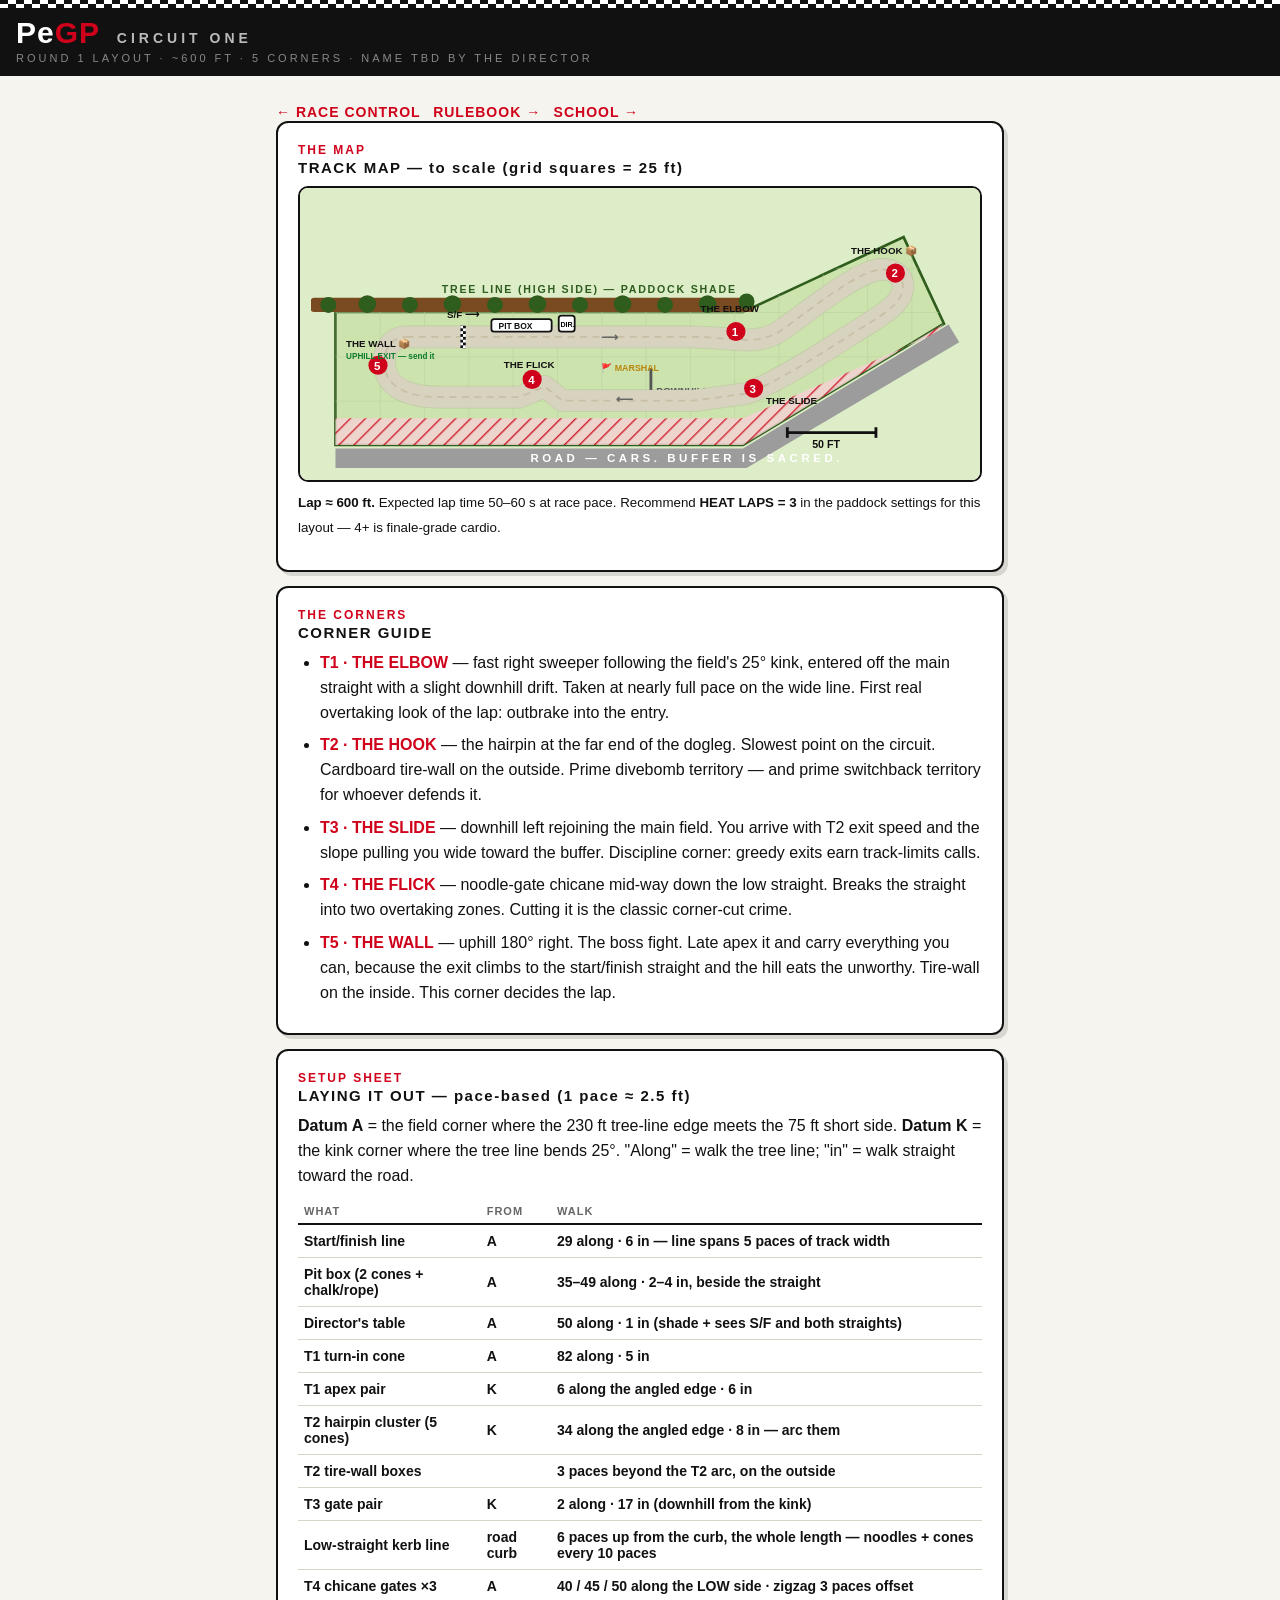
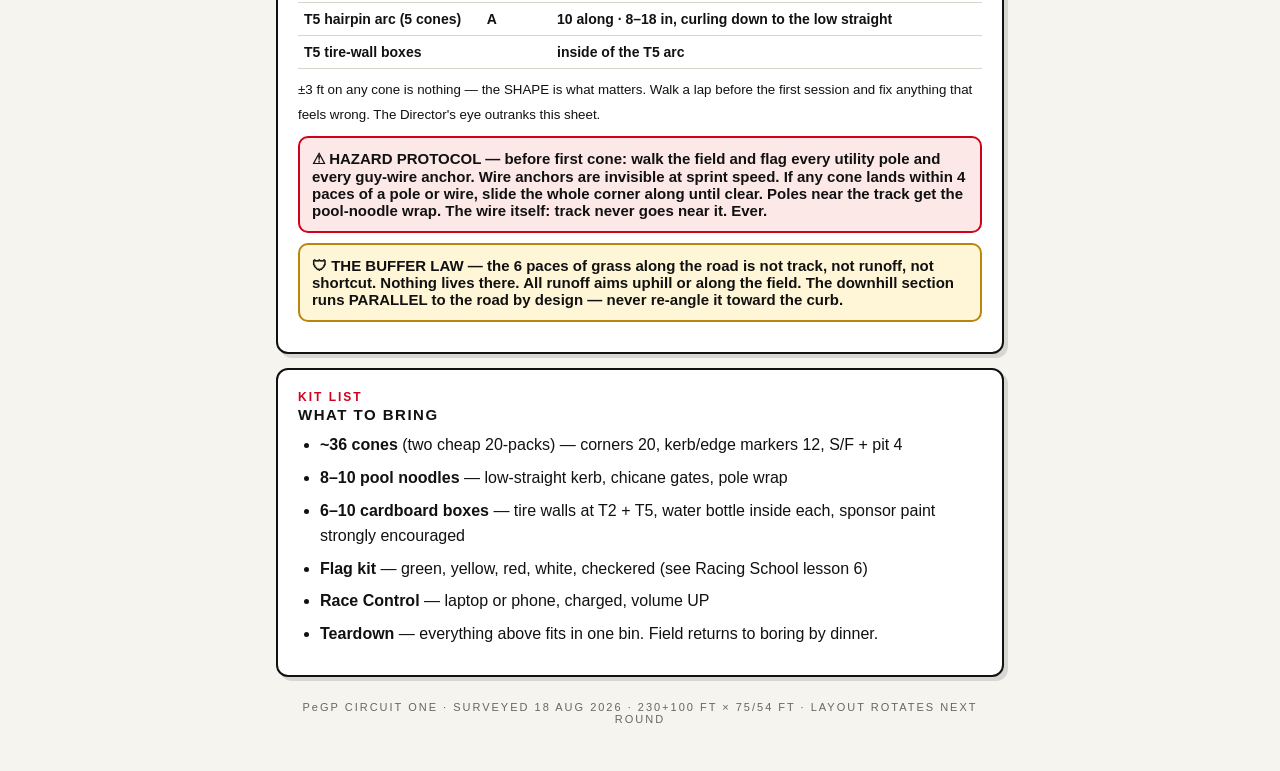
==== circuit1.html @ 3e8b920d "Circuit One: scale track map, corner guide, pace-based setup sheet Co-Authored-By: Claude Fable 5 <n" ====
<!DOCTYPE html>
<html lang="en">
<head>
<meta charset="utf-8">
<meta name="viewport" content="width=device-width, initial-scale=1">
<title>PeGP Circuit One</title>
<link rel="icon" href="data:image/svg+xml,<svg xmlns='http://www.w3.org/2000/svg' viewBox='0 0 100 100'><text y='.9em' font-size='90'>🏁</text></svg>">
<link rel="stylesheet" href="style.css">
<style>
  .rules { max-width: 760px; margin: 0 auto; padding: 16px; }
  .rules .panel { padding: 20px; }
  .rules p, .rules li { font-size: 16px; line-height: 1.55; margin-bottom: 10px; }
  .rules ul { padding-left: 22px; }
  .rules li { margin-bottom: 8px; }
  .art { font-size: 12px; font-weight: 900; letter-spacing: 2px; color: var(--red); margin-bottom: 2px; }
  .law { background: #fff6d8; border: 2px solid var(--gold); border-radius: 10px; padding: 12px; font-weight: 900; font-size: 15px; margin: 10px 0; }
  .danger { background: #fde8e8; border: 2px solid var(--red); border-radius: 10px; padding: 12px; font-weight: 900; font-size: 15px; margin: 10px 0; }
  .mapwrap { overflow-x: auto; border: 2px solid var(--ink); border-radius: 10px; background: #dcedc8; }
  .mapwrap svg { display: block; min-width: 700px; width: 100%; height: auto; }
  .ptable { width: 100%; border-collapse: collapse; margin: 8px 0; }
  .ptable th { font-size: 11px; letter-spacing: 1px; color: var(--dim); text-align: left; padding: 6px; border-bottom: 2px solid var(--ink); }
  .ptable td { padding: 8px 6px; border-bottom: 1px solid var(--line); font-size: 14px; font-weight: 700; }
  .cname { font-weight: 900; color: var(--red); }
  .stamp { text-align: center; font-size: 11px; letter-spacing: 2px; color: var(--dim); padding: 10px 0 30px; }
  .back { display: inline-block; margin: 12px 8px 0 0; font-weight: 900; color: var(--red); text-decoration: none; font-size: 14px; letter-spacing: 1px; }
</style>
</head>
<body>

<header>
  <div class="checker"></div>
  <div class="masthead">
    <h1>Pe<em>GP</em> <span class="rc">CIRCUIT ONE</span></h1>
    <div class="sub">ROUND 1 LAYOUT · ~600 FT · 5 CORNERS · NAME TBD BY THE DIRECTOR</div>
  </div>
</header>

<div class="rules">
<a class="back" href="index.html">← RACE CONTROL</a>
<a class="back" href="rules.html">RULEBOOK →</a>
<a class="back" href="racecraft.html">SCHOOL →</a>

<div class="panel">
  <div class="art">THE MAP</div>
  <h2>TRACK MAP — to scale (grid squares = 25 ft)</h2>
  <div class="mapwrap">
  <svg viewBox="-20 -70 395 165" xmlns="http://www.w3.org/2000/svg" font-family="Arial, sans-serif">
    <!-- 25ft reference grid -->
    <defs>
      <pattern id="grid" width="25" height="25" patternUnits="userSpaceOnUse">
        <path d="M25 0H0V25" fill="none" stroke="#b7cf9c" stroke-width=".6"/>
      </pattern>
      <pattern id="buf" width="6" height="6" patternUnits="userSpaceOnUse" patternTransform="rotate(45)">
        <rect width="6" height="6" fill="#f3d1d1"/>
        <path d="M0 0V6" stroke="#d0021b" stroke-width="1.6"/>
      </pattern>
    </defs>

    <!-- field -->
    <polygon points="0,0 230,0 320.6,-42.3 343.4,6.6 230,75 0,75"
             fill="#cde3ae" stroke="#2f5d1e" stroke-width="1.5"/>
    <polygon points="0,0 230,0 320.6,-42.3 343.4,6.6 230,75 0,75" fill="url(#grid)"/>

    <!-- road buffer: bottom 15ft of main rect + dogleg road side -->
    <polygon points="0,60 230,60 337,13 343.4,6.6 230,75 0,75" fill="url(#buf)" opacity=".85"/>

    <!-- road -->
    <polygon points="0,77 230,77 346,7 352,17 232,88 0,88" fill="#9c9c9c"/>
    <text x="110" y="84.5" font-size="6.5" font-weight="900" fill="#fff" letter-spacing="2">ROAD — CARS. BUFFER IS SACRED.</text>

    <!-- tree line / mulch -->
    <rect x="-14" y="-8" width="250" height="8" fill="#7a4a21" rx="2"/>
    <g fill="#2f5d1e">
      <circle cx="-4" cy="-4" r="4.5"/><circle cx="18" cy="-4.5" r="5"/><circle cx="42" cy="-4" r="4.5"/>
      <circle cx="66" cy="-4.5" r="5"/><circle cx="90" cy="-4" r="4.5"/><circle cx="114" cy="-4.5" r="5"/>
      <circle cx="138" cy="-4" r="4.5"/><circle cx="162" cy="-4.5" r="5"/><circle cx="186" cy="-4" r="4.5"/>
      <circle cx="210" cy="-4.5" r="5"/><circle cx="232" cy="-6" r="4.5"/>
    </g>
    <text x="60" y="-11" font-size="6" font-weight="900" fill="#2f5d1e" letter-spacing="1">TREE LINE (HIGH SIDE) — PADDOCK SHADE</text>

    <!-- slope arrow -->
    <g transform="translate(178,32)">
      <line x1="0" y1="0" x2="0" y2="22" stroke="#555" stroke-width="1.6" marker-end="url(#ah)"/>
      <text x="3" y="14" font-size="5.5" font-weight="900" fill="#555">DOWNHILL</text>
    </g>
    <defs><marker id="ah" viewBox="0 0 10 10" refX="8" refY="5" markerWidth="5" markerHeight="5" orient="auto"><path d="M0 0L10 5L0 10z" fill="#555"/></marker></defs>

    <!-- track ribbon -->
    <path id="trk" d="M 40,14 L 200,14 C 224,14 238,20 252,10
             C 266,0 286,-16 300,-22 C 312,-27 322,-22 320,-12
             C 318,-3 306,3 292,12 C 272,25 248,40 232,46 L 202,50
             L 128,50 L 118,42 L 104,48 L 58,48
             C 44,48 30,44 28,32 C 26,21 32,14 40,14 Z"
          fill="none" stroke="#f1ead7" stroke-width="12" stroke-linejoin="round"/>
    <path d="M 40,14 L 200,14 C 224,14 238,20 252,10
             C 266,0 286,-16 300,-22 C 312,-27 322,-22 320,-12
             C 318,-3 306,3 292,12 C 272,25 248,40 232,46 L 202,50
             L 128,50 L 118,42 L 104,48 L 58,48
             C 44,48 30,44 28,32 C 26,21 32,14 40,14 Z"
          fill="none" stroke="#8a8a7a" stroke-width="12.8" stroke-linejoin="round" opacity=".25"/>
    <path d="M 40,14 L 200,14 C 224,14 238,20 252,10
             C 266,0 286,-16 300,-22 C 312,-27 322,-22 320,-12
             C 318,-3 306,3 292,12 C 272,25 248,40 232,46 L 202,50
             L 128,50 L 118,42 L 104,48 L 58,48
             C 44,48 30,44 28,32 C 26,21 32,14 40,14 Z"
          fill="none" stroke="#c9bfa5" stroke-width="1" stroke-dasharray="4 3"/>

    <!-- start/finish -->
    <g transform="translate(72,14)">
      <rect x="-1.6" y="-6.5" width="3.2" height="13" fill="url(#sfchk)"/>
    </g>
    <defs><pattern id="sfchk" width="3.2" height="3.2" patternUnits="userSpaceOnUse">
      <rect width="1.6" height="1.6" fill="#111"/><rect x="1.6" y="1.6" width="1.6" height="1.6" fill="#111"/>
      <rect x="1.6" width="1.6" height="1.6" fill="#fff"/><rect y="1.6" width="1.6" height="1.6" fill="#fff"/>
    </pattern></defs>
    <text x="63" y="3.5" font-size="5.5" font-weight="900" fill="#111">S/F ⟶</text>

    <!-- pit box -->
    <rect x="88" y="4" width="34" height="7" fill="#fff" stroke="#111" stroke-width="1" rx="1.5"/>
    <text x="92" y="9.3" font-size="4.8" font-weight="900" fill="#111">PIT BOX</text>
    <rect x="126" y="2" width="9" height="9" fill="#fff" stroke="#111" rx="1.5"/>
    <text x="127" y="8.2" font-size="4" font-weight="900">DIR.</text>

    <!-- corner labels -->
    <g font-weight="900" fill="#111">
      <circle cx="226" cy="11" r="5.4" fill="#d0021b"/><text x="223.6" y="13.5" font-size="6.5" fill="#fff">1</text>
      <text x="206" y="0" font-size="5.5">THE ELBOW</text>
      <circle cx="316" cy="-22" r="5.4" fill="#d0021b"/><text x="313.8" y="-19.5" font-size="6.5" fill="#fff">2</text>
      <text x="291" y="-33" font-size="5.5">THE HOOK 📦</text>
      <circle cx="236" cy="43" r="5.4" fill="#d0021b"/><text x="233.6" y="45.6" font-size="6.5" fill="#fff">3</text>
      <text x="243" y="52" font-size="5.5">THE SLIDE</text>
      <circle cx="111" cy="38" r="5.4" fill="#d0021b"/><text x="108.8" y="40.6" font-size="6.5" fill="#fff">4</text>
      <text x="95" y="31.5" font-size="5.5">THE FLICK</text>
      <circle cx="24" cy="30" r="5.4" fill="#d0021b"/><text x="21.8" y="32.6" font-size="6.5" fill="#fff">5</text>
      <text x="6" y="20" font-size="5.5">THE WALL 📦</text>
      <text x="6" y="26.5" font-size="4.6" fill="#0a7d2c">UPHILL EXIT — send it</text>
    </g>

    <!-- direction arrows on track -->
    <g fill="#666" font-size="7" font-weight="900">
      <text x="150" y="16.5">⟶</text>
      <text x="160" y="52.5" transform="rotate(180 164 50)">⟶</text>
    </g>

    <!-- marshal -->
    <text x="150" y="33" font-size="5" font-weight="900" fill="#b8860b">🚩 MARSHAL</text>

    <!-- scale -->
    <g transform="translate(255,68)">
      <line x1="0" y1="0" x2="50" y2="0" stroke="#111" stroke-width="1.6"/>
      <line x1="0" y1="-3" x2="0" y2="3" stroke="#111" stroke-width="1.6"/>
      <line x1="50" y1="-3" x2="50" y2="3" stroke="#111" stroke-width="1.6"/>
      <text x="14" y="9" font-size="6" font-weight="900" fill="#111">50 FT</text>
    </g>
  </svg>
  </div>
  <p style="margin-top:8px"><small><b>Lap ≈ 600 ft.</b> Expected lap time 50–60 s at race pace.
  Recommend <b>HEAT LAPS = 3</b> in the paddock settings for this layout — 4+ is finale-grade cardio.</small></p>
</div>

<div class="panel">
  <div class="art">THE CORNERS</div>
  <h2>CORNER GUIDE</h2>
  <ul>
    <li><span class="cname">T1 · THE ELBOW</span> — fast right sweeper following the field's 25° kink,
    entered off the main straight with a slight downhill drift. Taken at nearly full pace on the wide
    line. First real overtaking look of the lap: outbrake into the entry.</li>
    <li><span class="cname">T2 · THE HOOK</span> — the hairpin at the far end of the dogleg. Slowest
    point on the circuit. Cardboard tire-wall on the outside. Prime divebomb territory — and prime
    switchback territory for whoever defends it.</li>
    <li><span class="cname">T3 · THE SLIDE</span> — downhill left rejoining the main field. You arrive
    with T2 exit speed and the slope pulling you wide toward the buffer. Discipline corner: greedy
    exits earn track-limits calls.</li>
    <li><span class="cname">T4 · THE FLICK</span> — noodle-gate chicane mid-way down the low straight.
    Breaks the straight into two overtaking zones. Cutting it is the classic corner-cut crime.</li>
    <li><span class="cname">T5 · THE WALL</span> — uphill 180° right. The boss fight. Late apex it and
    carry everything you can, because the exit climbs to the start/finish straight and the hill eats
    the unworthy. Tire-wall on the inside. This corner decides the lap.</li>
  </ul>
</div>

<div class="panel">
  <div class="art">SETUP SHEET</div>
  <h2>LAYING IT OUT — pace-based (1 pace ≈ 2.5 ft)</h2>
  <p><b>Datum A</b> = the field corner where the 230 ft tree-line edge meets the 75 ft short side.
  <b>Datum K</b> = the kink corner where the tree line bends 25°. "Along" = walk the tree line;
  "in" = walk straight toward the road.</p>
  <table class="ptable">
    <tr><th>WHAT</th><th>FROM</th><th>WALK</th></tr>
    <tr><td>Start/finish line</td><td>A</td><td>29 along · 6 in — line spans 5 paces of track width</td></tr>
    <tr><td>Pit box (2 cones + chalk/rope)</td><td>A</td><td>35–49 along · 2–4 in, beside the straight</td></tr>
    <tr><td>Director's table</td><td>A</td><td>50 along · 1 in (shade + sees S/F and both straights)</td></tr>
    <tr><td>T1 turn-in cone</td><td>A</td><td>82 along · 5 in</td></tr>
    <tr><td>T1 apex pair</td><td>K</td><td>6 along the angled edge · 6 in</td></tr>
    <tr><td>T2 hairpin cluster (5 cones)</td><td>K</td><td>34 along the angled edge · 8 in — arc them</td></tr>
    <tr><td>T2 tire-wall boxes</td><td></td><td>3 paces beyond the T2 arc, on the outside</td></tr>
    <tr><td>T3 gate pair</td><td>K</td><td>2 along · 17 in (downhill from the kink)</td></tr>
    <tr><td>Low-straight kerb line</td><td>road curb</td><td>6 paces up from the curb, the whole length — noodles + cones every 10 paces</td></tr>
    <tr><td>T4 chicane gates ×3</td><td>A</td><td>40 / 45 / 50 along the LOW side · zigzag 3 paces offset</td></tr>
    <tr><td>T5 hairpin arc (5 cones)</td><td>A</td><td>10 along · 8–18 in, curling down to the low straight</td></tr>
    <tr><td>T5 tire-wall boxes</td><td></td><td>inside of the T5 arc</td></tr>
  </table>
  <p><small>±3 ft on any cone is nothing — the SHAPE is what matters. Walk a lap before the first
  session and fix anything that feels wrong. The Director's eye outranks this sheet.</small></p>
  <div class="danger">⚠ HAZARD PROTOCOL — before first cone: walk the field and flag every utility
  pole and every guy-wire anchor. Wire anchors are invisible at sprint speed. If any cone lands
  within 4 paces of a pole or wire, slide the whole corner along until clear. Poles near the track
  get the pool-noodle wrap. The wire itself: track never goes near it. Ever.</div>
  <div class="law">🛡 THE BUFFER LAW — the 6 paces of grass along the road is not track, not runoff,
  not shortcut. Nothing lives there. All runoff aims uphill or along the field. The downhill section
  runs PARALLEL to the road by design — never re-angle it toward the curb.</div>
</div>

<div class="panel">
  <div class="art">KIT LIST</div>
  <h2>WHAT TO BRING</h2>
  <ul>
    <li><b>~36 cones</b> (two cheap 20-packs) — corners 20, kerb/edge markers 12, S/F + pit 4</li>
    <li><b>8–10 pool noodles</b> — low-straight kerb, chicane gates, pole wrap</li>
    <li><b>6–10 cardboard boxes</b> — tire walls at T2 + T5, water bottle inside each, sponsor paint strongly encouraged</li>
    <li><b>Flag kit</b> — green, yellow, red, white, checkered (see Racing School lesson 6)</li>
    <li><b>Race Control</b> — laptop or phone, charged, volume UP</li>
    <li><b>Teardown</b> — everything above fits in one bin. Field returns to boring by dinner.</li>
  </ul>
</div>

<div class="stamp">PeGP CIRCUIT ONE · SURVEYED 18 AUG 2026 · 230+100 FT × 75/54 FT · LAYOUT ROTATES NEXT ROUND</div>
</div>

</body>
</html>
---- style.css ----
/* PeGP Race Control — bright, sunlight-readable, giant targets */
* { box-sizing: border-box; margin: 0; padding: 0; -webkit-tap-highlight-color: transparent; }

:root {
  --ink: #111;
  --paper: #f6f4ee;
  --card: #ffffff;
  --red: #d0021b;
  --go: #0a7d2c;
  --gold: #b8860b;
  --dim: #666;
  --line: #d8d4ca;
}

html, body { height: 100%; }
body {
  font-family: -apple-system, "Segoe UI", Roboto, Arial, sans-serif;
  background: var(--paper);
  color: var(--ink);
  padding-bottom: 64px;
}

/* ── header ── */
header { background: #111; color: #fff; position: relative; padding: 14px 16px 12px; }
.checker {
  position: absolute; top: 0; left: 0; right: 0; height: 8px;
  background:
    repeating-conic-gradient(#fff 0% 25%, #111 0% 50%) 0 0 / 16px 8px;
}
h1 { font-size: 30px; font-weight: 900; letter-spacing: 1px; line-height: 1; margin-top: 4px; }
h1 em { font-style: normal; color: var(--red); }
h1 .rc { font-size: 14px; font-weight: 700; letter-spacing: 4px; color: #bbb; margin-left: 8px; }
header .sub { font-size: 11px; letter-spacing: 3px; color: #888; margin-top: 4px; }
#muteBtn {
  position: absolute; right: 12px; top: 16px; font-size: 22px;
  background: none; border: 2px solid #444; border-radius: 8px; padding: 4px 8px; cursor: pointer;
}

/* ── tabs ── */
#tabs { display: flex; background: #222; overflow-x: auto; }
#tabs button, #tabs a {
  flex: 1; padding: 14px 10px; font-size: 14px; font-weight: 900; letter-spacing: 1px;
  background: none; border: none; border-bottom: 4px solid transparent;
  color: #999; cursor: pointer; white-space: nowrap; text-align: center; text-decoration: none;
}
#tabs .on { color: #fff; border-bottom-color: var(--red); }

/* ── layout ── */
main { max-width: 760px; margin: 0 auto; padding: 12px; }
.tab { display: none; }
.tab.on { display: block; }
.hidden { display: none !important; }

.panel {
  background: var(--card); border: 2px solid var(--ink); border-radius: 12px;
  padding: 14px; margin-bottom: 14px; box-shadow: 4px 4px 0 rgba(0,0,0,.12);
}
h2 { font-size: 15px; font-weight: 900; letter-spacing: 1.5px; margin-bottom: 10px; }
h3 { font-size: 13px; font-weight: 900; letter-spacing: 1px; margin: 12px 0 6px; color: var(--dim); }

/* ── forms ── */
.field { display: block; font-size: 11px; font-weight: 900; letter-spacing: 1px; color: var(--dim); margin-bottom: 10px; }
.field input { display: block; width: 100%; margin-top: 4px; }
.cfgrow { display: flex; gap: 10px; }
.cfgrow .field { flex: 1; }
input, textarea {
  font: inherit; font-size: 18px; font-weight: 700; padding: 10px;
  border: 2px solid var(--ink); border-radius: 8px; width: 100%; background: #fff; color: var(--ink);
}
input[type=number] { width: 100%; }
.addteam { display: grid; grid-template-columns: 1fr 1fr; gap: 8px; margin-bottom: 12px; }
.addteam #addTeamBtn { grid-column: 1 / -1; }
textarea { font-size: 12px; font-weight: 400; font-family: monospace; margin-top: 8px; }
.chk { display: flex; gap: 8px; align-items: center; font-size: 13px; font-weight: 700; margin: 10px 0; }
.chk input { width: 22px; height: 22px; }

/* ── buttons ── */
button { cursor: pointer; user-select: none; }
.big {
  font: inherit; font-size: 16px; font-weight: 900; letter-spacing: 1px;
  padding: 14px 16px; border: 2px solid var(--ink); border-radius: 10px;
  background: #fff; color: var(--ink); box-shadow: 3px 3px 0 rgba(0,0,0,.15);
}
.big:active, .giant:active, .chip:active { transform: translate(2px, 2px); box-shadow: none; }
.big.go { background: var(--go); color: #fff; border-color: #064d1b; }
.big.red { background: var(--red); color: #fff; border-color: #7a0110; }
.big.pen { background: #ffcf33; }
.big.dim { background: #eee; color: #444; }
.big:disabled { opacity: .35; pointer-events: none; }
.btnrow { display: flex; gap: 8px; margin-top: 10px; flex-wrap: wrap; }
.btnrow .big { flex: 1; min-width: 120px; }

.giant {
  display: block; width: 100%; padding: 34px 10px; margin-top: 10px;
  font: inherit; font-size: 34px; font-weight: 900; letter-spacing: 2px;
  background: var(--ink); color: #fff; border: none; border-radius: 14px;
  box-shadow: 4px 4px 0 rgba(0,0,0,.25);
}

/* ── team cards ── */
.tcard {
  display: flex; align-items: center; gap: 10px;
  border: 2px solid var(--ink); border-radius: 10px; padding: 10px; margin-bottom: 8px; background: #fff;
}
.tcard .tinfo { flex: 1; }
.tcard .tname { font-size: 18px; font-weight: 900; }
.tcard .tkart { font-size: 12px; font-weight: 700; color: var(--red); letter-spacing: 1px; }
.tcard .tdrivers { font-size: 12px; color: var(--dim); }
.tcard .x { font-size: 14px; font-weight: 900; background: none; border: 2px solid var(--line); border-radius: 8px; padding: 6px 10px; color: var(--dim); }

/* quali team pick rows */
.qrow {
  display: flex; align-items: center; gap: 10px; width: 100%;
  font: inherit; text-align: left; background: #fff;
  border: 2px solid var(--ink); border-radius: 10px; padding: 12px; margin-bottom: 8px;
}
.qrow .qn { font-size: 17px; font-weight: 900; flex: 1; }
.qrow .qt { font-size: 15px; font-weight: 900; color: var(--dim); }
.qrow.done .qt { color: var(--go); }

/* ── run screens ── */
.runhead { display: flex; justify-content: space-between; align-items: baseline; gap: 10px; }
.runteam { font-size: 22px; font-weight: 900; }
.runstatus { font-size: 13px; font-weight: 900; letter-spacing: 1px; color: var(--red); }
.bigclock {
  font-size: 64px; font-weight: 900; text-align: center; font-variant-numeric: tabular-nums;
  letter-spacing: 2px; margin: 8px 0 0;
}
.bigclock.paused { color: var(--red); }
.lapline { text-align: center; font-size: 15px; font-weight: 900; letter-spacing: 1px; color: var(--dim); margin-bottom: 6px; }

/* ── chips (penalty / finish taps) ── */
.chiprow { display: flex; flex-wrap: wrap; gap: 8px; }
.chip {
  font: inherit; font-size: 16px; font-weight: 900; padding: 12px 14px;
  border: 2px solid var(--ink); border-radius: 999px; background: #fff;
  box-shadow: 3px 3px 0 rgba(0,0,0,.15);
}
.chip:disabled { opacity: .3; pointer-events: none; }
.chip .cpen { color: var(--red); font-size: 12px; }

/* penalty menu overlay */
#penMenu {
  position: fixed; inset: 0; background: rgba(0,0,0,.6);
  display: flex; align-items: center; justify-content: center; z-index: 50;
}
#penMenu .sheet { background: var(--card); border-radius: 14px; padding: 16px; width: min(420px, 92vw); }
#penMenu h2 { margin-bottom: 12px; }
#penMenu .big { display: block; width: 100%; margin-bottom: 8px; }

/* finish order + result lists */
.orow {
  display: flex; align-items: center; gap: 10px;
  border: 2px solid var(--ink); border-radius: 10px; padding: 10px; margin-bottom: 6px; background: #fff;
}
.orow .opos { font-size: 20px; font-weight: 900; width: 44px; }
.orow .oname { flex: 1; font-size: 17px; font-weight: 900; }
.orow .onote { font-size: 12px; font-weight: 700; color: var(--red); }
.orow .mini { font-size: 15px; font-weight: 900; border: 2px solid var(--line); background: #fff; border-radius: 8px; padding: 6px 10px; }
.orow.dsq { opacity: .55; background: #f2dede; }
.orow.p1 { background: #fff6d8; border-color: var(--gold); }

/* ── tables ── */
.rtable { width: 100%; border-collapse: collapse; font-variant-numeric: tabular-nums; }
.rtable th { font-size: 11px; letter-spacing: 1px; color: var(--dim); text-align: left; padding: 6px 8px; border-bottom: 2px solid var(--ink); }
.rtable td { padding: 9px 8px; border-bottom: 1px solid var(--line); font-size: 16px; font-weight: 700; }
.rtable td.pos { font-weight: 900; width: 40px; }
.rtable tr.p1 td { background: #fff6d8; font-weight: 900; }
.rtable td.num { text-align: right; font-weight: 900; }

/* heat history + round log */
.hitem { border: 2px solid var(--line); border-radius: 10px; padding: 10px; margin-bottom: 8px; font-size: 14px; font-weight: 700; }
.hitem b { font-weight: 900; }

/* ── announcer bar ── */
#announcer {
  position: fixed; bottom: 0; left: 0; right: 0; z-index: 40;
  background: #111; color: #ffd23f; font-weight: 900; font-size: 15px; letter-spacing: 1px;
  padding: 12px 16px; text-transform: uppercase;
  border-top: 4px solid var(--red);
}
#announcer.flash { animation: annflash .5s 3; }
@keyframes annflash { 50% { background: var(--red); color: #fff; } }

.empty { color: var(--dim); font-size: 14px; font-weight: 700; padding: 6px 0; }

@media (max-width: 480px) {
  h1 { font-size: 24px; }
  .bigclock { font-size: 52px; }
  .giant { font-size: 26px; padding: 26px 10px; }
  .addteam { grid-template-columns: 1fr; }
}
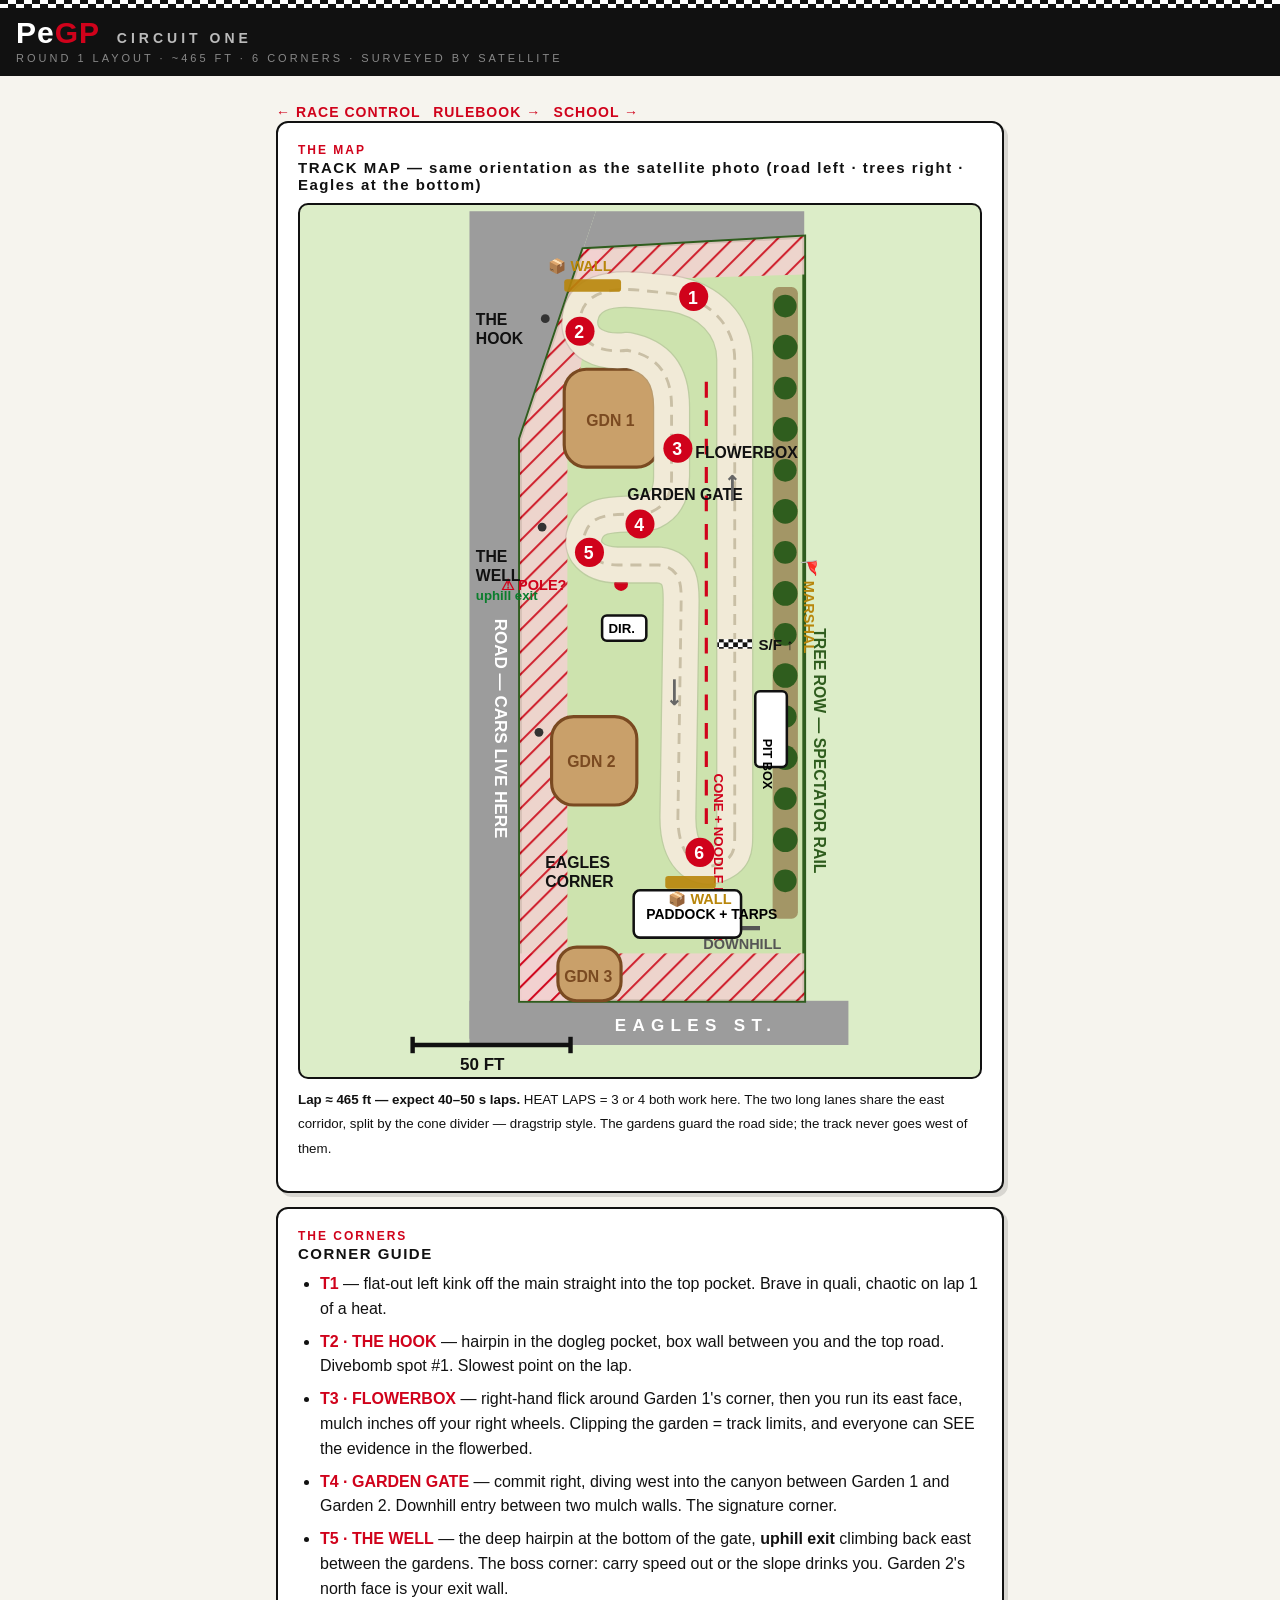
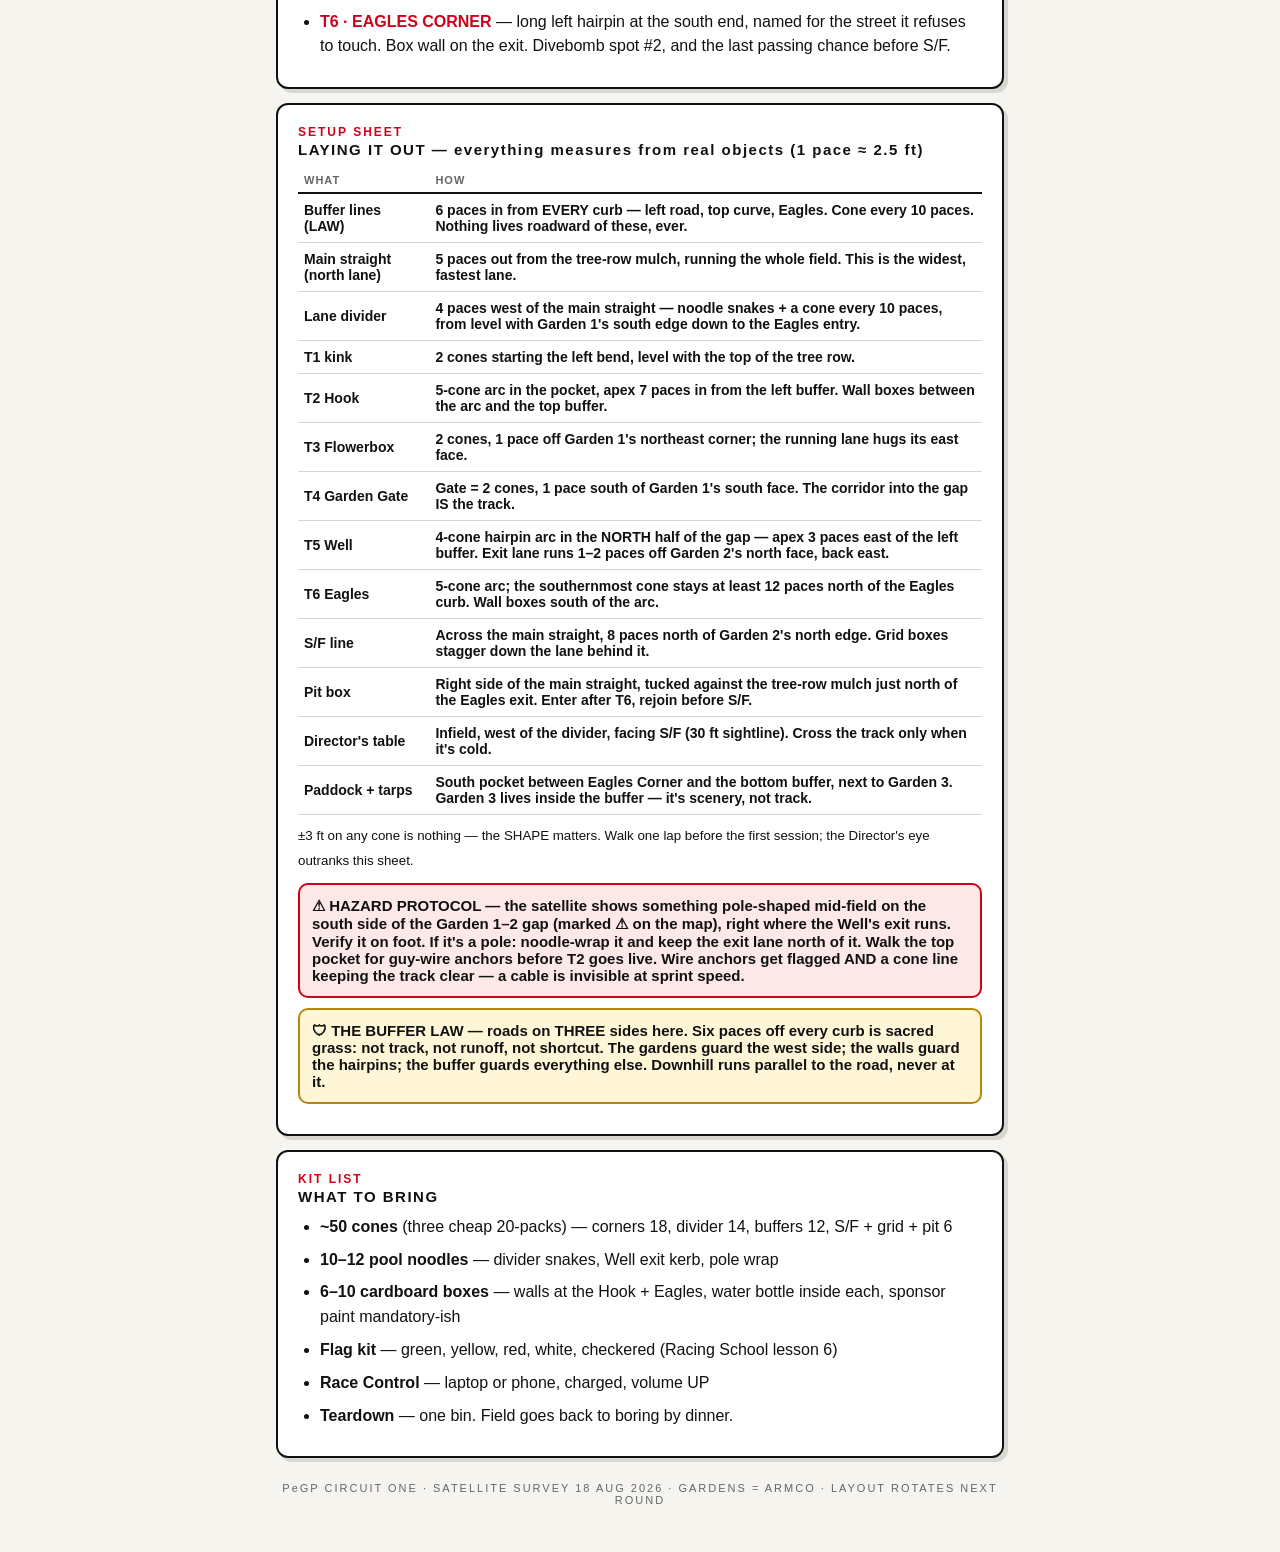
==== commit ea4241ec: "Circuit One v2: redrawn on satellite survey — real garden/road/tree geography Co-Authored-By: Claude" ====
--- a/circuit1.html
+++ b/circuit1.html
@@ -16,7 +16,7 @@
   .law { background: #fff6d8; border: 2px solid var(--gold); border-radius: 10px; padding: 12px; font-weight: 900; font-size: 15px; margin: 10px 0; }
   .danger { background: #fde8e8; border: 2px solid var(--red); border-radius: 10px; padding: 12px; font-weight: 900; font-size: 15px; margin: 10px 0; }
   .mapwrap { overflow-x: auto; border: 2px solid var(--ink); border-radius: 10px; background: #dcedc8; }
-  .mapwrap svg { display: block; min-width: 700px; width: 100%; height: auto; }
+  .mapwrap svg { display: block; width: 100%; max-width: 480px; margin: 0 auto; height: auto; }
   .ptable { width: 100%; border-collapse: collapse; margin: 8px 0; }
   .ptable th { font-size: 11px; letter-spacing: 1px; color: var(--dim); text-align: left; padding: 6px; border-bottom: 2px solid var(--ink); }
   .ptable td { padding: 8px 6px; border-bottom: 1px solid var(--line); font-size: 14px; font-weight: 700; }
@@ -31,7 +31,7 @@
   <div class="checker"></div>
   <div class="masthead">
     <h1>Pe<em>GP</em> <span class="rc">CIRCUIT ONE</span></h1>
-    <div class="sub">ROUND 1 LAYOUT · ~600 FT · 5 CORNERS · NAME TBD BY THE DIRECTOR</div>
+    <div class="sub">ROUND 1 LAYOUT · ~465 FT · 6 CORNERS · SURVEYED BY SATELLITE</div>
   </div>
 </header>
 
@@ -42,189 +42,226 @@
 
 <div class="panel">
   <div class="art">THE MAP</div>
-  <h2>TRACK MAP — to scale (grid squares = 25 ft)</h2>
+  <h2>TRACK MAP — same orientation as the satellite photo (road left · trees right · Eagles at the bottom)</h2>
   <div class="mapwrap">
-  <svg viewBox="-20 -70 395 165" xmlns="http://www.w3.org/2000/svg" font-family="Arial, sans-serif">
-    <!-- 25ft reference grid -->
+  <svg viewBox="-38 -14 152 276" xmlns="http://www.w3.org/2000/svg" font-family="Arial, sans-serif">
     <defs>
-      <pattern id="grid" width="25" height="25" patternUnits="userSpaceOnUse">
-        <path d="M25 0H0V25" fill="none" stroke="#b7cf9c" stroke-width=".6"/>
+      <pattern id="buf" width="5" height="5" patternUnits="userSpaceOnUse" patternTransform="rotate(45)">
+        <rect width="5" height="5" fill="#f3d1d1"/>
+        <path d="M0 0V5" stroke="#d0021b" stroke-width="1.3"/>
       </pattern>
-      <pattern id="buf" width="6" height="6" patternUnits="userSpaceOnUse" patternTransform="rotate(45)">
-        <rect width="6" height="6" fill="#f3d1d1"/>
-        <path d="M0 0V6" stroke="#d0021b" stroke-width="1.6"/>
+      <pattern id="sfchk" width="3" height="3" patternUnits="userSpaceOnUse">
+        <rect width="1.5" height="1.5" fill="#111"/><rect x="1.5" y="1.5" width="1.5" height="1.5" fill="#111"/>
+        <rect x="1.5" width="1.5" height="1.5" fill="#fff"/><rect y="1.5" width="1.5" height="1.5" fill="#fff"/>
       </pattern>
+      <marker id="ah" viewBox="0 0 10 10" refX="8" refY="5" markerWidth="5" markerHeight="5" orient="auto"><path d="M0 0L10 5L0 10z" fill="#555"/></marker>
     </defs>
 
+    <!-- roads -->
+    <polygon points="-16,-12 -16,250 0,250 0,60 20,0 24,-12" fill="#9c9c9c"/>
+    <rect x="-16" y="238" width="120" height="14" fill="#9c9c9c"/>
+    <polygon points="20,0 90,-4 90,-12 24,-12" fill="#9c9c9c"/>
+    <text x="-11" y="120" font-size="5.4" font-weight="900" fill="#fff" transform="rotate(90 -8 120)">ROAD — CARS LIVE HERE</text>
+    <text x="30" y="247.5" font-size="5.4" font-weight="900" fill="#fff" letter-spacing="2">EAGLES ST.</text>
+
     <!-- field -->
-    <polygon points="0,0 230,0 320.6,-42.3 343.4,6.6 230,75 0,75"
-             fill="#cde3ae" stroke="#2f5d1e" stroke-width="1.5"/>
-    <polygon points="0,0 230,0 320.6,-42.3 343.4,6.6 230,75 0,75" fill="url(#grid)"/>
-
-    <!-- road buffer: bottom 15ft of main rect + dogleg road side -->
-    <polygon points="0,60 230,60 337,13 343.4,6.6 230,75 0,75" fill="url(#buf)" opacity=".85"/>
-
-    <!-- road -->
-    <polygon points="0,77 230,77 346,7 352,17 232,88 0,88" fill="#9c9c9c"/>
-    <text x="110" y="84.5" font-size="6.5" font-weight="900" fill="#fff" letter-spacing="2">ROAD — CARS. BUFFER IS SACRED.</text>
-
-    <!-- tree line / mulch -->
-    <rect x="-14" y="-8" width="250" height="8" fill="#7a4a21" rx="2"/>
+    <polygon points="20,0 90,-4 90,238 0,238 0,60" fill="#cde3ae" stroke="#2f5d1e" stroke-width="1.2"/>
+
+    <!-- buffers: left, top, bottom -->
+    <polygon points="20,0 26,0 15,60 15,238 0,238 0,60" fill="url(#buf)" opacity=".85"/>
+    <polygon points="20,0 90,-4 90,8 24,10" fill="url(#buf)" opacity=".85"/>
+    <rect x="0" y="223" width="90" height="15" fill="url(#buf)" opacity=".85"/>
+
+    <!-- tree row (right edge) -->
+    <rect x="80" y="12" width="8" height="200" fill="#7a4a21" opacity=".5" rx="2"/>
     <g fill="#2f5d1e">
-      <circle cx="-4" cy="-4" r="4.5"/><circle cx="18" cy="-4.5" r="5"/><circle cx="42" cy="-4" r="4.5"/>
-      <circle cx="66" cy="-4.5" r="5"/><circle cx="90" cy="-4" r="4.5"/><circle cx="114" cy="-4.5" r="5"/>
-      <circle cx="138" cy="-4" r="4.5"/><circle cx="162" cy="-4.5" r="5"/><circle cx="186" cy="-4" r="4.5"/>
-      <circle cx="210" cy="-4.5" r="5"/><circle cx="232" cy="-6" r="4.5"/>
-    </g>
-    <text x="60" y="-11" font-size="6" font-weight="900" fill="#2f5d1e" letter-spacing="1">TREE LINE (HIGH SIDE) — PADDOCK SHADE</text>
+      <circle cx="84" cy="18" r="3.6"/><circle cx="84" cy="31" r="3.9"/><circle cx="84" cy="44" r="3.6"/>
+      <circle cx="84" cy="57" r="3.9"/><circle cx="84" cy="70" r="3.6"/><circle cx="84" cy="83" r="3.9"/>
+      <circle cx="84" cy="96" r="3.6"/><circle cx="84" cy="109" r="3.9"/><circle cx="84" cy="122" r="3.6"/>
+      <circle cx="84" cy="135" r="3.9"/><circle cx="84" cy="148" r="3.6"/><circle cx="84" cy="161" r="3.9"/>
+      <circle cx="84" cy="174" r="3.6"/><circle cx="84" cy="187" r="3.9"/><circle cx="84" cy="200" r="3.6"/>
+    </g>
+    <text x="93" y="120" font-size="5" font-weight="900" fill="#2f5d1e" transform="rotate(90 93 120)">TREE ROW — SPECTATOR RAIL</text>
+
+    <!-- gardens -->
+    <g fill="#c9a06a" stroke="#7a4a21" stroke-width="1">
+      <rect x="14" y="38" width="30" height="31" rx="7"/>
+      <rect x="10" y="148" width="27" height="28" rx="7"/>
+      <rect x="12" y="221" width="20" height="17" rx="6"/>
+    </g>
+    <g font-size="5" font-weight="900" fill="#7a4a21">
+      <text x="21" y="56">GDN 1</text>
+      <text x="15" y="164">GDN 2</text>
+      <text x="14" y="232">GDN 3</text>
+    </g>
+
+    <!-- lamps + pole -->
+    <g fill="#333">
+      <circle cx="8" cy="22" r="1.4"/><circle cx="7" cy="88" r="1.4"/><circle cx="6" cy="153" r="1.4"/>
+    </g>
+    <g>
+      <circle cx="32" cy="106" r="2.2" fill="#d0021b"/>
+      <text x="-6" y="108" font-size="4.6" font-weight="900" fill="#d0021b">⚠ POLE?</text>
+    </g>
 
     <!-- slope arrow -->
-    <g transform="translate(178,32)">
-      <line x1="0" y1="0" x2="0" y2="22" stroke="#555" stroke-width="1.6" marker-end="url(#ah)"/>
-      <text x="3" y="14" font-size="5.5" font-weight="900" fill="#555">DOWNHILL</text>
-    </g>
-    <defs><marker id="ah" viewBox="0 0 10 10" refX="8" refY="5" markerWidth="5" markerHeight="5" orient="auto"><path d="M0 0L10 5L0 10z" fill="#555"/></marker></defs>
+    <g transform="translate(66,215)">
+      <line x1="10" y1="0" x2="-8" y2="0" stroke="#555" stroke-width="1.4" marker-end="url(#ah)"/>
+      <text x="-8" y="6.5" font-size="4.6" font-weight="900" fill="#555">DOWNHILL</text>
+    </g>
 
     <!-- track ribbon -->
-    <path id="trk" d="M 40,14 L 200,14 C 224,14 238,20 252,10
-             C 266,0 286,-16 300,-22 C 312,-27 322,-22 320,-12
-             C 318,-3 306,3 292,12 C 272,25 248,40 232,46 L 202,50
-             L 128,50 L 118,42 L 104,48 L 58,48
-             C 44,48 30,44 28,32 C 26,21 32,14 40,14 Z"
-          fill="none" stroke="#f1ead7" stroke-width="12" stroke-linejoin="round"/>
-    <path d="M 40,14 L 200,14 C 224,14 238,20 252,10
-             C 266,0 286,-16 300,-22 C 312,-27 322,-22 320,-12
-             C 318,-3 306,3 292,12 C 272,25 248,40 232,46 L 202,50
-             L 128,50 L 118,42 L 104,48 L 58,48
-             C 44,48 30,44 28,32 C 26,21 32,14 40,14 Z"
-          fill="none" stroke="#8a8a7a" stroke-width="12.8" stroke-linejoin="round" opacity=".25"/>
-    <path d="M 40,14 L 200,14 C 224,14 238,20 252,10
-             C 266,0 286,-16 300,-22 C 312,-27 322,-22 320,-12
-             C 318,-3 306,3 292,12 C 272,25 248,40 232,46 L 202,50
-             L 128,50 L 118,42 L 104,48 L 58,48
-             C 44,48 30,44 28,32 C 26,21 32,14 40,14 Z"
-          fill="none" stroke="#c9bfa5" stroke-width="1" stroke-dasharray="4 3"/>
+    <path d="M 68,185 L 68,35 C 68,24 60,16 48,14 L 38,13 C 28,12 20,14 19,22
+             C 18,30 26,33 34,32 C 44,34 48,40 48,50 L 48,72
+             C 48,78 46,81 42,83 C 34,85 24,82 21,89 C 18,95 23,100 31,100
+             L 44,100 C 52,101 51,108 51,114 L 50,180
+             C 50,192 56,197 62,195 C 68,193 68,190 68,185 Z"
+          fill="none" stroke="#8a8a7a" stroke-width="11.8" stroke-linejoin="round" opacity=".25"/>
+    <path d="M 68,185 L 68,35 C 68,24 60,16 48,14 L 38,13 C 28,12 20,14 19,22
+             C 18,30 26,33 34,32 C 44,34 48,40 48,50 L 48,72
+             C 48,78 46,81 42,83 C 34,85 24,82 21,89 C 18,95 23,100 31,100
+             L 44,100 C 52,101 51,108 51,114 L 50,180
+             C 50,192 56,197 62,195 C 68,193 68,190 68,185 Z"
+          fill="none" stroke="#f1ead7" stroke-width="11" stroke-linejoin="round"/>
+    <path d="M 68,185 L 68,35 C 68,24 60,16 48,14 L 38,13 C 28,12 20,14 19,22
+             C 18,30 26,33 34,32 C 44,34 48,40 48,50 L 48,72
+             C 48,78 46,81 42,83 C 34,85 24,82 21,89 C 18,95 23,100 31,100
+             L 44,100 C 52,101 51,108 51,114 L 50,180
+             C 50,192 56,197 62,195 C 68,193 68,190 68,185 Z"
+          fill="none" stroke="#c9bfa5" stroke-width=".9" stroke-dasharray="3.5 2.5"/>
+
+    <!-- lane divider -->
+    <line x1="59" y1="42" x2="59" y2="182" stroke="#d0021b" stroke-width="1" stroke-dasharray="5 4"/>
+    <text x="61.5" y="166" font-size="4.2" font-weight="900" fill="#d0021b" transform="rotate(90 61.5 166)">CONE + NOODLE DIVIDER</text>
 
     <!-- start/finish -->
-    <g transform="translate(72,14)">
-      <rect x="-1.6" y="-6.5" width="3.2" height="13" fill="url(#sfchk)"/>
-    </g>
-    <defs><pattern id="sfchk" width="3.2" height="3.2" patternUnits="userSpaceOnUse">
-      <rect width="1.6" height="1.6" fill="#111"/><rect x="1.6" y="1.6" width="1.6" height="1.6" fill="#111"/>
-      <rect x="1.6" width="1.6" height="1.6" fill="#fff"/><rect y="1.6" width="1.6" height="1.6" fill="#fff"/>
-    </pattern></defs>
-    <text x="63" y="3.5" font-size="5.5" font-weight="900" fill="#111">S/F ⟶</text>
+    <rect x="62.5" y="123.5" width="11" height="3" fill="url(#sfchk)"/>
+    <text x="75.5" y="127" font-size="4.8" font-weight="900" fill="#111">S/F ↑</text>
 
     <!-- pit box -->
-    <rect x="88" y="4" width="34" height="7" fill="#fff" stroke="#111" stroke-width="1" rx="1.5"/>
-    <text x="92" y="9.3" font-size="4.8" font-weight="900" fill="#111">PIT BOX</text>
-    <rect x="126" y="2" width="9" height="9" fill="#fff" stroke="#111" rx="1.5"/>
-    <text x="127" y="8.2" font-size="4" font-weight="900">DIR.</text>
+    <rect x="74.5" y="140" width="10" height="24" fill="#fff" stroke="#111" stroke-width=".8" rx="1.5"/>
+    <text x="77" y="155" font-size="4" font-weight="900" transform="rotate(90 77 155)">PIT BOX</text>
+
+    <!-- director + paddock -->
+    <rect x="26" y="116" width="14" height="8" fill="#fff" stroke="#111" stroke-width=".8" rx="1.5"/>
+    <text x="28" y="121.5" font-size="4.2" font-weight="900">DIR.</text>
+    <rect x="36" y="203" width="34" height="15" fill="#fff" stroke="#111" stroke-width=".8" rx="2"/>
+    <text x="40" y="212" font-size="4.4" font-weight="900">PADDOCK + TARPS</text>
+
+    <!-- walls -->
+    <g fill="#b8860b" font-size="4.6" font-weight="900">
+      <rect x="14" y="9.5" width="18" height="4" fill="#b8860b" opacity=".9" rx="1"/>
+      <text x="9" y="7">📦 WALL</text>
+      <rect x="46" y="198.5" width="16" height="4" fill="#b8860b" opacity=".9" rx="1"/>
+      <text x="47" y="207.5">📦 WALL</text>
+    </g>
 
     <!-- corner labels -->
     <g font-weight="900" fill="#111">
-      <circle cx="226" cy="11" r="5.4" fill="#d0021b"/><text x="223.6" y="13.5" font-size="6.5" fill="#fff">1</text>
-      <text x="206" y="0" font-size="5.5">THE ELBOW</text>
-      <circle cx="316" cy="-22" r="5.4" fill="#d0021b"/><text x="313.8" y="-19.5" font-size="6.5" fill="#fff">2</text>
-      <text x="291" y="-33" font-size="5.5">THE HOOK 📦</text>
-      <circle cx="236" cy="43" r="5.4" fill="#d0021b"/><text x="233.6" y="45.6" font-size="6.5" fill="#fff">3</text>
-      <text x="243" y="52" font-size="5.5">THE SLIDE</text>
-      <circle cx="111" cy="38" r="5.4" fill="#d0021b"/><text x="108.8" y="40.6" font-size="6.5" fill="#fff">4</text>
-      <text x="95" y="31.5" font-size="5.5">THE FLICK</text>
-      <circle cx="24" cy="30" r="5.4" fill="#d0021b"/><text x="21.8" y="32.6" font-size="6.5" fill="#fff">5</text>
-      <text x="6" y="20" font-size="5.5">THE WALL 📦</text>
-      <text x="6" y="26.5" font-size="4.6" fill="#0a7d2c">UPHILL EXIT — send it</text>
-    </g>
-
-    <!-- direction arrows on track -->
-    <g fill="#666" font-size="7" font-weight="900">
-      <text x="150" y="16.5">⟶</text>
-      <text x="160" y="52.5" transform="rotate(180 164 50)">⟶</text>
+      <circle cx="55" cy="15" r="4.6" fill="#d0021b"/><text x="53.2" y="17.2" font-size="5.6" fill="#fff">1</text>
+      <circle cx="19" cy="26" r="4.6" fill="#d0021b"/><text x="17.2" y="28.2" font-size="5.6" fill="#fff">2</text>
+      <text x="-14" y="24" font-size="5">THE</text><text x="-14" y="30" font-size="5">HOOK</text>
+      <circle cx="50" cy="63" r="4.6" fill="#d0021b"/><text x="48.2" y="65.2" font-size="5.6" fill="#fff">3</text>
+      <text x="55.5" y="66" font-size="5">FLOWERBOX</text>
+      <circle cx="38" cy="87" r="4.6" fill="#d0021b"/><text x="36.2" y="89.2" font-size="5.6" fill="#fff">4</text>
+      <text x="34" y="79.5" font-size="5">GARDEN GATE</text>
+      <circle cx="22" cy="96" r="4.6" fill="#d0021b"/><text x="20.2" y="98.2" font-size="5.6" fill="#fff">5</text>
+      <text x="-14" y="99" font-size="5">THE</text><text x="-14" y="105" font-size="5">WELL</text>
+      <text x="-14" y="111" font-size="4.2" fill="#0a7d2c">uphill exit</text>
+      <circle cx="57" cy="191" r="4.6" fill="#d0021b"/><text x="55.2" y="193.2" font-size="5.6" fill="#fff">6</text>
+      <text x="8" y="196" font-size="5">EAGLES</text><text x="8" y="202" font-size="5">CORNER</text>
+    </g>
+
+    <!-- direction arrows -->
+    <g fill="#666" font-size="6" font-weight="900">
+      <text x="65" y="80" transform="rotate(-90 67 78)">⟶</text>
+      <text x="47" y="140" transform="rotate(90 49 138)">⟶</text>
     </g>
 
     <!-- marshal -->
-    <text x="150" y="33" font-size="5" font-weight="900" fill="#b8860b">🚩 MARSHAL</text>
+    <text x="90" y="102" font-size="4.6" font-weight="900" fill="#b8860b" transform="rotate(90 92 100)">🚩 MARSHAL</text>
 
     <!-- scale -->
-    <g transform="translate(255,68)">
-      <line x1="0" y1="0" x2="50" y2="0" stroke="#111" stroke-width="1.6"/>
-      <line x1="0" y1="-3" x2="0" y2="3" stroke="#111" stroke-width="1.6"/>
-      <line x1="50" y1="-3" x2="50" y2="3" stroke="#111" stroke-width="1.6"/>
-      <text x="14" y="9" font-size="6" font-weight="900" fill="#111">50 FT</text>
+    <g transform="translate(-34,252)">
+      <line x1="0" y1="0" x2="50" y2="0" stroke="#111" stroke-width="1.4"/>
+      <line x1="0" y1="-2.6" x2="0" y2="2.6" stroke="#111" stroke-width="1.4"/>
+      <line x1="50" y1="-2.6" x2="50" y2="2.6" stroke="#111" stroke-width="1.4"/>
+      <text x="15" y="8" font-size="5.4" font-weight="900" fill="#111">50 FT</text>
     </g>
   </svg>
   </div>
-  <p style="margin-top:8px"><small><b>Lap ≈ 600 ft.</b> Expected lap time 50–60 s at race pace.
-  Recommend <b>HEAT LAPS = 3</b> in the paddock settings for this layout — 4+ is finale-grade cardio.</small></p>
+  <p style="margin-top:8px"><small><b>Lap ≈ 465 ft — expect 40–50 s laps.</b> HEAT LAPS = 3 or 4 both work here.
+  The two long lanes share the east corridor, split by the cone divider — dragstrip style. The gardens
+  guard the road side; the track never goes west of them.</small></p>
 </div>
 
 <div class="panel">
   <div class="art">THE CORNERS</div>
   <h2>CORNER GUIDE</h2>
   <ul>
-    <li><span class="cname">T1 · THE ELBOW</span> — fast right sweeper following the field's 25° kink,
-    entered off the main straight with a slight downhill drift. Taken at nearly full pace on the wide
-    line. First real overtaking look of the lap: outbrake into the entry.</li>
-    <li><span class="cname">T2 · THE HOOK</span> — the hairpin at the far end of the dogleg. Slowest
-    point on the circuit. Cardboard tire-wall on the outside. Prime divebomb territory — and prime
-    switchback territory for whoever defends it.</li>
-    <li><span class="cname">T3 · THE SLIDE</span> — downhill left rejoining the main field. You arrive
-    with T2 exit speed and the slope pulling you wide toward the buffer. Discipline corner: greedy
-    exits earn track-limits calls.</li>
-    <li><span class="cname">T4 · THE FLICK</span> — noodle-gate chicane mid-way down the low straight.
-    Breaks the straight into two overtaking zones. Cutting it is the classic corner-cut crime.</li>
-    <li><span class="cname">T5 · THE WALL</span> — uphill 180° right. The boss fight. Late apex it and
-    carry everything you can, because the exit climbs to the start/finish straight and the hill eats
-    the unworthy. Tire-wall on the inside. This corner decides the lap.</li>
+    <li><span class="cname">T1</span> — flat-out left kink off the main straight into the top pocket.
+    Brave in quali, chaotic on lap 1 of a heat.</li>
+    <li><span class="cname">T2 · THE HOOK</span> — hairpin in the dogleg pocket, box wall between you
+    and the top road. Divebomb spot #1. Slowest point on the lap.</li>
+    <li><span class="cname">T3 · FLOWERBOX</span> — right-hand flick around Garden 1's corner, then you
+    run its east face, mulch inches off your right wheels. Clipping the garden = track limits, and
+    everyone can SEE the evidence in the flowerbed.</li>
+    <li><span class="cname">T4 · GARDEN GATE</span> — commit right, diving west into the canyon between
+    Garden 1 and Garden 2. Downhill entry between two mulch walls. The signature corner.</li>
+    <li><span class="cname">T5 · THE WELL</span> — the deep hairpin at the bottom of the gate,
+    <b>uphill exit</b> climbing back east between the gardens. The boss corner: carry speed out or the
+    slope drinks you. Garden 2's north face is your exit wall.</li>
+    <li><span class="cname">T6 · EAGLES CORNER</span> — long left hairpin at the south end, named for
+    the street it refuses to touch. Box wall on the exit. Divebomb spot #2, and the last passing
+    chance before S/F.</li>
   </ul>
 </div>
 
 <div class="panel">
   <div class="art">SETUP SHEET</div>
-  <h2>LAYING IT OUT — pace-based (1 pace ≈ 2.5 ft)</h2>
-  <p><b>Datum A</b> = the field corner where the 230 ft tree-line edge meets the 75 ft short side.
-  <b>Datum K</b> = the kink corner where the tree line bends 25°. "Along" = walk the tree line;
-  "in" = walk straight toward the road.</p>
+  <h2>LAYING IT OUT — everything measures from real objects (1 pace ≈ 2.5 ft)</h2>
   <table class="ptable">
-    <tr><th>WHAT</th><th>FROM</th><th>WALK</th></tr>
-    <tr><td>Start/finish line</td><td>A</td><td>29 along · 6 in — line spans 5 paces of track width</td></tr>
-    <tr><td>Pit box (2 cones + chalk/rope)</td><td>A</td><td>35–49 along · 2–4 in, beside the straight</td></tr>
-    <tr><td>Director's table</td><td>A</td><td>50 along · 1 in (shade + sees S/F and both straights)</td></tr>
-    <tr><td>T1 turn-in cone</td><td>A</td><td>82 along · 5 in</td></tr>
-    <tr><td>T1 apex pair</td><td>K</td><td>6 along the angled edge · 6 in</td></tr>
-    <tr><td>T2 hairpin cluster (5 cones)</td><td>K</td><td>34 along the angled edge · 8 in — arc them</td></tr>
-    <tr><td>T2 tire-wall boxes</td><td></td><td>3 paces beyond the T2 arc, on the outside</td></tr>
-    <tr><td>T3 gate pair</td><td>K</td><td>2 along · 17 in (downhill from the kink)</td></tr>
-    <tr><td>Low-straight kerb line</td><td>road curb</td><td>6 paces up from the curb, the whole length — noodles + cones every 10 paces</td></tr>
-    <tr><td>T4 chicane gates ×3</td><td>A</td><td>40 / 45 / 50 along the LOW side · zigzag 3 paces offset</td></tr>
-    <tr><td>T5 hairpin arc (5 cones)</td><td>A</td><td>10 along · 8–18 in, curling down to the low straight</td></tr>
-    <tr><td>T5 tire-wall boxes</td><td></td><td>inside of the T5 arc</td></tr>
+    <tr><th>WHAT</th><th>HOW</th></tr>
+    <tr><td>Buffer lines (LAW)</td><td>6 paces in from EVERY curb — left road, top curve, Eagles. Cone every 10 paces. Nothing lives roadward of these, ever.</td></tr>
+    <tr><td>Main straight (north lane)</td><td>5 paces out from the tree-row mulch, running the whole field. This is the widest, fastest lane.</td></tr>
+    <tr><td>Lane divider</td><td>4 paces west of the main straight — noodle snakes + a cone every 10 paces, from level with Garden 1's south edge down to the Eagles entry.</td></tr>
+    <tr><td>T1 kink</td><td>2 cones starting the left bend, level with the top of the tree row.</td></tr>
+    <tr><td>T2 Hook</td><td>5-cone arc in the pocket, apex 7 paces in from the left buffer. Wall boxes between the arc and the top buffer.</td></tr>
+    <tr><td>T3 Flowerbox</td><td>2 cones, 1 pace off Garden 1's northeast corner; the running lane hugs its east face.</td></tr>
+    <tr><td>T4 Garden Gate</td><td>Gate = 2 cones, 1 pace south of Garden 1's south face. The corridor into the gap IS the track.</td></tr>
+    <tr><td>T5 Well</td><td>4-cone hairpin arc in the NORTH half of the gap — apex 3 paces east of the left buffer. Exit lane runs 1–2 paces off Garden 2's north face, back east.</td></tr>
+    <tr><td>T6 Eagles</td><td>5-cone arc; the southernmost cone stays at least 12 paces north of the Eagles curb. Wall boxes south of the arc.</td></tr>
+    <tr><td>S/F line</td><td>Across the main straight, 8 paces north of Garden 2's north edge. Grid boxes stagger down the lane behind it.</td></tr>
+    <tr><td>Pit box</td><td>Right side of the main straight, tucked against the tree-row mulch just north of the Eagles exit. Enter after T6, rejoin before S/F.</td></tr>
+    <tr><td>Director's table</td><td>Infield, west of the divider, facing S/F (30 ft sightline). Cross the track only when it's cold.</td></tr>
+    <tr><td>Paddock + tarps</td><td>South pocket between Eagles Corner and the bottom buffer, next to Garden 3. Garden 3 lives inside the buffer — it's scenery, not track.</td></tr>
   </table>
-  <p><small>±3 ft on any cone is nothing — the SHAPE is what matters. Walk a lap before the first
-  session and fix anything that feels wrong. The Director's eye outranks this sheet.</small></p>
-  <div class="danger">⚠ HAZARD PROTOCOL — before first cone: walk the field and flag every utility
-  pole and every guy-wire anchor. Wire anchors are invisible at sprint speed. If any cone lands
-  within 4 paces of a pole or wire, slide the whole corner along until clear. Poles near the track
-  get the pool-noodle wrap. The wire itself: track never goes near it. Ever.</div>
-  <div class="law">🛡 THE BUFFER LAW — the 6 paces of grass along the road is not track, not runoff,
-  not shortcut. Nothing lives there. All runoff aims uphill or along the field. The downhill section
-  runs PARALLEL to the road by design — never re-angle it toward the curb.</div>
+  <p><small>±3 ft on any cone is nothing — the SHAPE matters. Walk one lap before the first session;
+  the Director's eye outranks this sheet.</small></p>
+  <div class="danger">⚠ HAZARD PROTOCOL — the satellite shows something pole-shaped mid-field on the
+  south side of the Garden 1–2 gap (marked ⚠ on the map), right where the Well's exit runs. Verify it
+  on foot. If it's a pole: noodle-wrap it and keep the exit lane north of it. Walk the top pocket for
+  guy-wire anchors before T2 goes live. Wire anchors get flagged AND a cone line keeping the track
+  clear — a cable is invisible at sprint speed.</div>
+  <div class="law">🛡 THE BUFFER LAW — roads on THREE sides here. Six paces off every curb is sacred
+  grass: not track, not runoff, not shortcut. The gardens guard the west side; the walls guard the
+  hairpins; the buffer guards everything else. Downhill runs parallel to the road, never at it.</div>
 </div>
 
 <div class="panel">
   <div class="art">KIT LIST</div>
   <h2>WHAT TO BRING</h2>
   <ul>
-    <li><b>~36 cones</b> (two cheap 20-packs) — corners 20, kerb/edge markers 12, S/F + pit 4</li>
-    <li><b>8–10 pool noodles</b> — low-straight kerb, chicane gates, pole wrap</li>
-    <li><b>6–10 cardboard boxes</b> — tire walls at T2 + T5, water bottle inside each, sponsor paint strongly encouraged</li>
-    <li><b>Flag kit</b> — green, yellow, red, white, checkered (see Racing School lesson 6)</li>
+    <li><b>~50 cones</b> (three cheap 20-packs) — corners 18, divider 14, buffers 12, S/F + grid + pit 6</li>
+    <li><b>10–12 pool noodles</b> — divider snakes, Well exit kerb, pole wrap</li>
+    <li><b>6–10 cardboard boxes</b> — walls at the Hook + Eagles, water bottle inside each, sponsor paint mandatory-ish</li>
+    <li><b>Flag kit</b> — green, yellow, red, white, checkered (Racing School lesson 6)</li>
     <li><b>Race Control</b> — laptop or phone, charged, volume UP</li>
-    <li><b>Teardown</b> — everything above fits in one bin. Field returns to boring by dinner.</li>
+    <li><b>Teardown</b> — one bin. Field goes back to boring by dinner.</li>
   </ul>
 </div>
 
-<div class="stamp">PeGP CIRCUIT ONE · SURVEYED 18 AUG 2026 · 230+100 FT × 75/54 FT · LAYOUT ROTATES NEXT ROUND</div>
+<div class="stamp">PeGP CIRCUIT ONE · SATELLITE SURVEY 18 AUG 2026 · GARDENS = ARMCO · LAYOUT ROTATES NEXT ROUND</div>
 </div>
 
 </body>
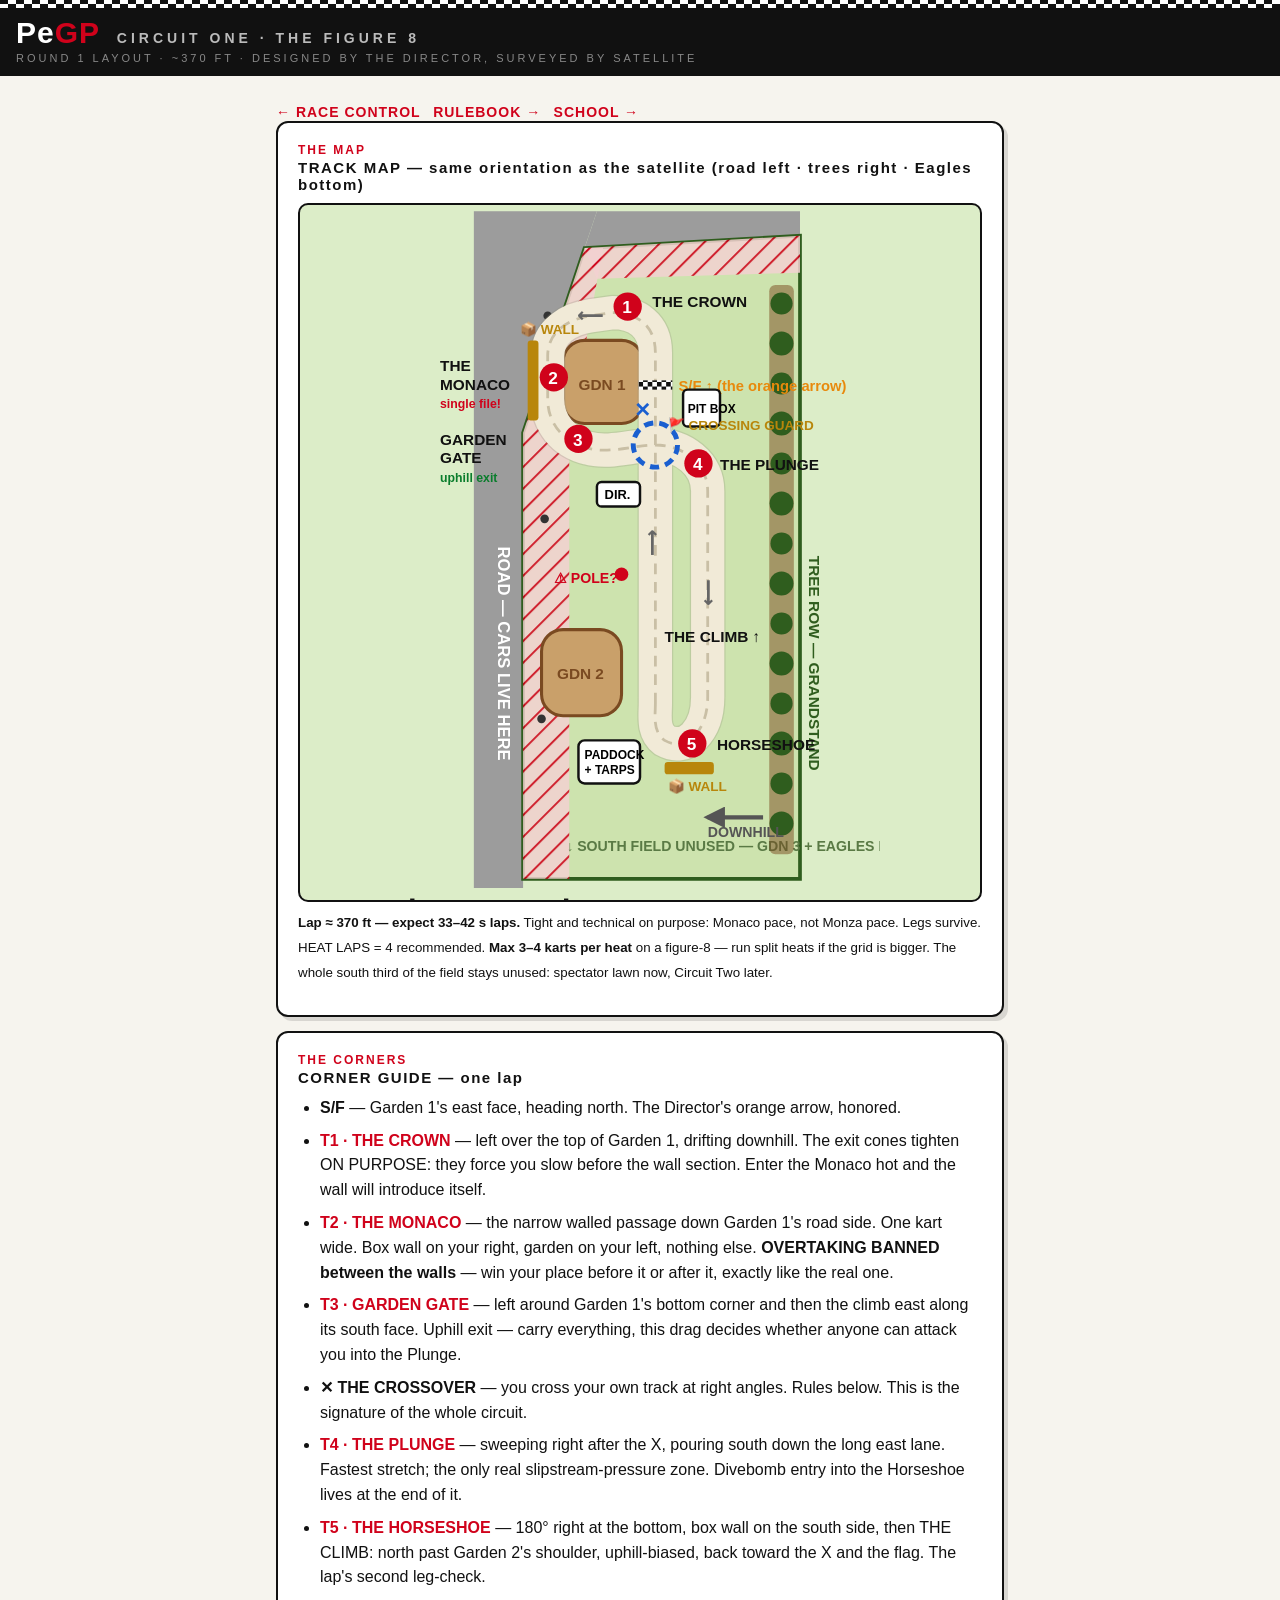
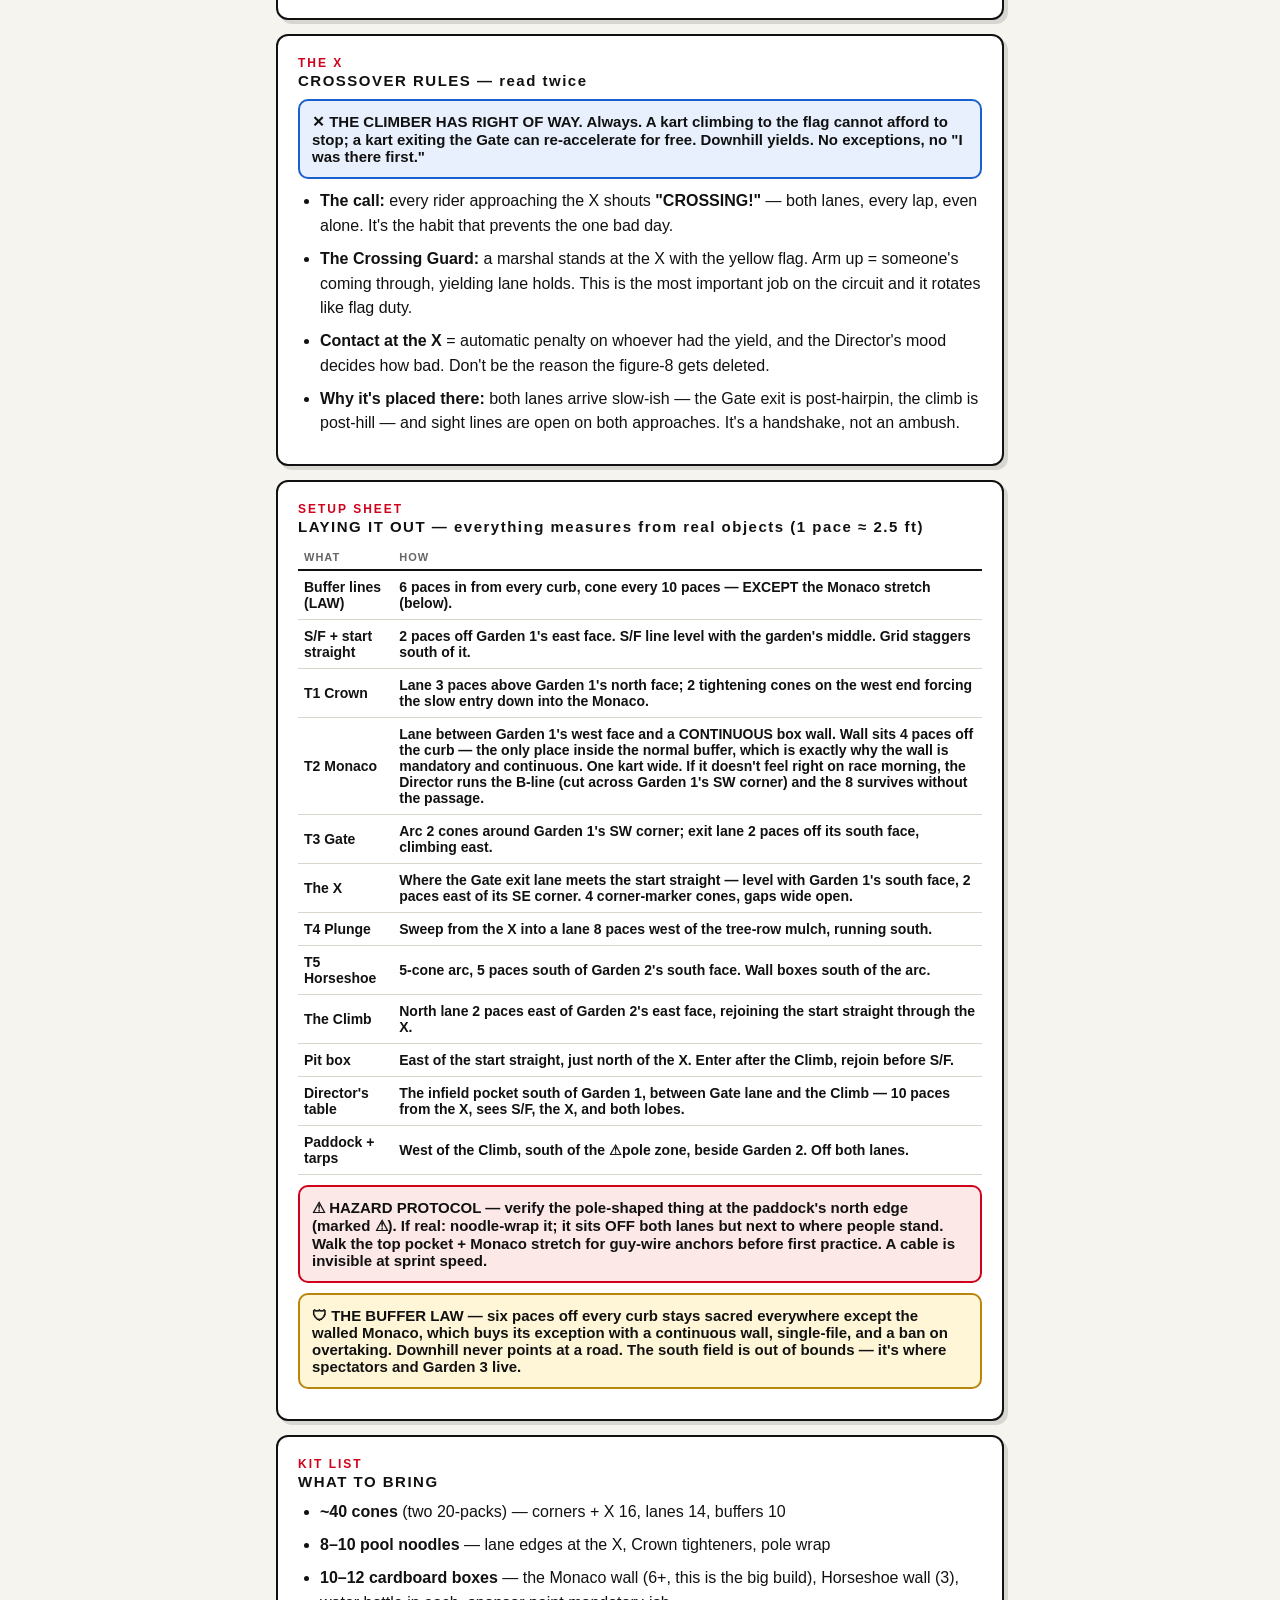
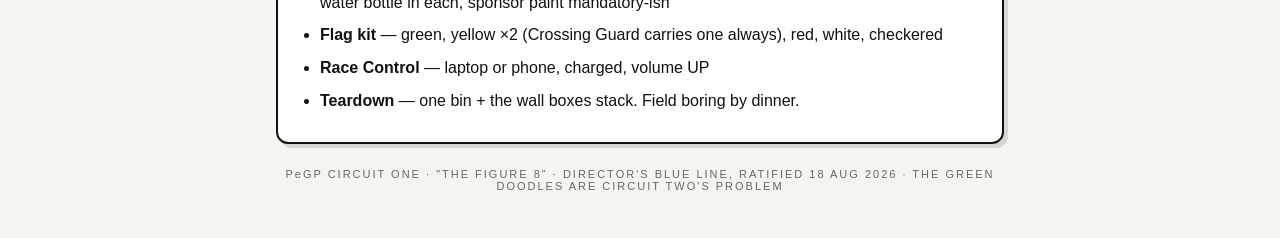
==== commit c0fdedc3: "Circuit One v3: THE FIGURE 8 — Adam's blue line, crossover rules, Monaco passage Co-Authored-By: Cla" ====
--- a/circuit1.html
+++ b/circuit1.html
@@ -15,6 +15,7 @@
   .art { font-size: 12px; font-weight: 900; letter-spacing: 2px; color: var(--red); margin-bottom: 2px; }
   .law { background: #fff6d8; border: 2px solid var(--gold); border-radius: 10px; padding: 12px; font-weight: 900; font-size: 15px; margin: 10px 0; }
   .danger { background: #fde8e8; border: 2px solid var(--red); border-radius: 10px; padding: 12px; font-weight: 900; font-size: 15px; margin: 10px 0; }
+  .xrule { background: #e8f0fd; border: 2px solid #1a5fd0; border-radius: 10px; padding: 12px; font-weight: 900; font-size: 15px; margin: 10px 0; }
   .mapwrap { overflow-x: auto; border: 2px solid var(--ink); border-radius: 10px; background: #dcedc8; }
   .mapwrap svg { display: block; width: 100%; max-width: 480px; margin: 0 auto; height: auto; }
   .ptable { width: 100%; border-collapse: collapse; margin: 8px 0; }
@@ -30,8 +31,8 @@
 <header>
   <div class="checker"></div>
   <div class="masthead">
-    <h1>Pe<em>GP</em> <span class="rc">CIRCUIT ONE</span></h1>
-    <div class="sub">ROUND 1 LAYOUT · ~465 FT · 6 CORNERS · SURVEYED BY SATELLITE</div>
+    <h1>Pe<em>GP</em> <span class="rc">CIRCUIT ONE · THE FIGURE 8</span></h1>
+    <div class="sub">ROUND 1 LAYOUT · ~370 FT · DESIGNED BY THE DIRECTOR, SURVEYED BY SATELLITE</div>
   </div>
 </header>
 
@@ -42,9 +43,9 @@
 
 <div class="panel">
   <div class="art">THE MAP</div>
-  <h2>TRACK MAP — same orientation as the satellite photo (road left · trees right · Eagles at the bottom)</h2>
+  <h2>TRACK MAP — same orientation as the satellite (road left · trees right · Eagles bottom)</h2>
   <div class="mapwrap">
-  <svg viewBox="-38 -14 152 276" xmlns="http://www.w3.org/2000/svg" font-family="Arial, sans-serif">
+  <svg viewBox="-40 -14 156 226" xmlns="http://www.w3.org/2000/svg" font-family="Arial, sans-serif">
     <defs>
       <pattern id="buf" width="5" height="5" patternUnits="userSpaceOnUse" patternTransform="rotate(45)">
         <rect width="5" height="5" fill="#f3d1d1"/>
@@ -58,131 +59,125 @@
     </defs>
 
     <!-- roads -->
-    <polygon points="-16,-12 -16,250 0,250 0,60 20,0 24,-12" fill="#9c9c9c"/>
-    <rect x="-16" y="238" width="120" height="14" fill="#9c9c9c"/>
+    <polygon points="-16,-12 -16,208 0,208 0,60 20,0 24,-12" fill="#9c9c9c"/>
     <polygon points="20,0 90,-4 90,-12 24,-12" fill="#9c9c9c"/>
-    <text x="-11" y="120" font-size="5.4" font-weight="900" fill="#fff" transform="rotate(90 -8 120)">ROAD — CARS LIVE HERE</text>
-    <text x="30" y="247.5" font-size="5.4" font-weight="900" fill="#fff" letter-spacing="2">EAGLES ST.</text>
-
-    <!-- field -->
-    <polygon points="20,0 90,-4 90,238 0,238 0,60" fill="#cde3ae" stroke="#2f5d1e" stroke-width="1.2"/>
-
-    <!-- buffers: left, top, bottom -->
-    <polygon points="20,0 26,0 15,60 15,238 0,238 0,60" fill="url(#buf)" opacity=".85"/>
+    <text x="-11" y="100" font-size="5.4" font-weight="900" fill="#fff" transform="rotate(90 -8 100)">ROAD — CARS LIVE HERE</text>
+
+    <!-- field (shown to y=205; the south third of the strip is unused by this layout) -->
+    <polygon points="20,0 90,-4 90,205 0,205 0,60" fill="#cde3ae" stroke="#2f5d1e" stroke-width="1.2"/>
+    <text x="14" y="196" font-size="4.6" font-weight="900" fill="#5a7a45">↓ SOUTH FIELD UNUSED — GDN 3 + EAGLES DOWN THERE ↓</text>
+
+    <!-- buffers: left + top -->
+    <polygon points="20,0 26,0 15,60 15,205 0,205 0,60" fill="url(#buf)" opacity=".85"/>
     <polygon points="20,0 90,-4 90,8 24,10" fill="url(#buf)" opacity=".85"/>
-    <rect x="0" y="223" width="90" height="15" fill="url(#buf)" opacity=".85"/>
-
-    <!-- tree row (right edge) -->
-    <rect x="80" y="12" width="8" height="200" fill="#7a4a21" opacity=".5" rx="2"/>
+
+    <!-- tree row -->
+    <rect x="80" y="12" width="8" height="185" fill="#7a4a21" opacity=".5" rx="2"/>
     <g fill="#2f5d1e">
       <circle cx="84" cy="18" r="3.6"/><circle cx="84" cy="31" r="3.9"/><circle cx="84" cy="44" r="3.6"/>
       <circle cx="84" cy="57" r="3.9"/><circle cx="84" cy="70" r="3.6"/><circle cx="84" cy="83" r="3.9"/>
       <circle cx="84" cy="96" r="3.6"/><circle cx="84" cy="109" r="3.9"/><circle cx="84" cy="122" r="3.6"/>
       <circle cx="84" cy="135" r="3.9"/><circle cx="84" cy="148" r="3.6"/><circle cx="84" cy="161" r="3.9"/>
-      <circle cx="84" cy="174" r="3.6"/><circle cx="84" cy="187" r="3.9"/><circle cx="84" cy="200" r="3.6"/>
-    </g>
-    <text x="93" y="120" font-size="5" font-weight="900" fill="#2f5d1e" transform="rotate(90 93 120)">TREE ROW — SPECTATOR RAIL</text>
+      <circle cx="84" cy="174" r="3.6"/><circle cx="84" cy="187" r="3.9"/>
+    </g>
+    <text x="93" y="100" font-size="5" font-weight="900" fill="#2f5d1e" transform="rotate(90 93 100)">TREE ROW — GRANDSTAND</text>
 
     <!-- gardens -->
     <g fill="#c9a06a" stroke="#7a4a21" stroke-width="1">
-      <rect x="14" y="38" width="30" height="31" rx="7"/>
-      <rect x="10" y="148" width="27" height="28" rx="7"/>
-      <rect x="12" y="221" width="20" height="17" rx="6"/>
-    </g>
-    <g font-size="5" font-weight="900" fill="#7a4a21">
-      <text x="21" y="56">GDN 1</text>
-      <text x="15" y="164">GDN 2</text>
-      <text x="14" y="232">GDN 3</text>
-    </g>
+      <rect x="13" y="30" width="26" height="27" rx="7"/>
+      <rect x="6" y="124" width="26" height="28" rx="7"/>
+    </g>
+    <text x="18" y="46" font-size="5" font-weight="900" fill="#7a4a21">GDN 1</text>
+    <text x="11" y="140" font-size="5" font-weight="900" fill="#7a4a21">GDN 2</text>
 
     <!-- lamps + pole -->
     <g fill="#333">
       <circle cx="8" cy="22" r="1.4"/><circle cx="7" cy="88" r="1.4"/><circle cx="6" cy="153" r="1.4"/>
     </g>
+    <circle cx="32" cy="106" r="2.2" fill="#d0021b"/>
+    <text x="10" y="109" font-size="4.6" font-weight="900" fill="#d0021b">⚠ POLE?</text>
+
+    <!-- slope arrow -->
+    <g transform="translate(70,185)">
+      <line x1="8" y1="0" x2="-10" y2="0" stroke="#555" stroke-width="1.4" marker-end="url(#ah)"/>
+      <text x="-10" y="6.5" font-size="4.6" font-weight="900" fill="#555">DOWNHILL</text>
+    </g>
+
+    <!-- ══ track ribbon: figure 8 ══
+         small loop counterclockwise around GDN 1, cross at (43,64), big lobe east of GDN 2 -->
+    <path id="fig8" d="M 43,148 L 43,45 L 43,34 C 43,25 37,21 29,21 L 22,22
+             C 15,23 8,27 8,35 L 8,49 C 8,57 13,63 21,65 C 28,67 36,64 43,64
+             C 52,64 60,70 60,79 L 60,146 C 60,157 53,164 46,160 C 42,157 43,152 43,148 Z"
+          fill="none" stroke="#8a8a7a" stroke-width="11.6" stroke-linejoin="round" opacity=".25"/>
+    <path d="M 43,148 L 43,45 L 43,34 C 43,25 37,21 29,21 L 22,22
+             C 15,23 8,27 8,35 L 8,49 C 8,57 13,63 21,65 C 28,67 36,64 43,64
+             C 52,64 60,70 60,79 L 60,146 C 60,157 53,164 46,160 C 42,157 43,152 43,148 Z"
+          fill="none" stroke="#f1ead7" stroke-width="10.8" stroke-linejoin="round"/>
+    <path d="M 43,148 L 43,45 L 43,34 C 43,25 37,21 29,21 L 22,22
+             C 15,23 8,27 8,35 L 8,49 C 8,57 13,63 21,65 C 28,67 36,64 43,64
+             C 52,64 60,70 60,79 L 60,146 C 60,157 53,164 46,160 C 42,157 43,152 43,148 Z"
+          fill="none" stroke="#c9bfa5" stroke-width=".9" stroke-dasharray="3.5 2.5"/>
+
+    <!-- crossover X marker -->
     <g>
-      <circle cx="32" cy="106" r="2.2" fill="#d0021b"/>
-      <text x="-6" y="108" font-size="4.6" font-weight="900" fill="#d0021b">⚠ POLE?</text>
-    </g>
-
-    <!-- slope arrow -->
-    <g transform="translate(66,215)">
-      <line x1="10" y1="0" x2="-8" y2="0" stroke="#555" stroke-width="1.4" marker-end="url(#ah)"/>
-      <text x="-8" y="6.5" font-size="4.6" font-weight="900" fill="#555">DOWNHILL</text>
-    </g>
-
-    <!-- track ribbon -->
-    <path d="M 68,185 L 68,35 C 68,24 60,16 48,14 L 38,13 C 28,12 20,14 19,22
-             C 18,30 26,33 34,32 C 44,34 48,40 48,50 L 48,72
-             C 48,78 46,81 42,83 C 34,85 24,82 21,89 C 18,95 23,100 31,100
-             L 44,100 C 52,101 51,108 51,114 L 50,180
-             C 50,192 56,197 62,195 C 68,193 68,190 68,185 Z"
-          fill="none" stroke="#8a8a7a" stroke-width="11.8" stroke-linejoin="round" opacity=".25"/>
-    <path d="M 68,185 L 68,35 C 68,24 60,16 48,14 L 38,13 C 28,12 20,14 19,22
-             C 18,30 26,33 34,32 C 44,34 48,40 48,50 L 48,72
-             C 48,78 46,81 42,83 C 34,85 24,82 21,89 C 18,95 23,100 31,100
-             L 44,100 C 52,101 51,108 51,114 L 50,180
-             C 50,192 56,197 62,195 C 68,193 68,190 68,185 Z"
-          fill="none" stroke="#f1ead7" stroke-width="11" stroke-linejoin="round"/>
-    <path d="M 68,185 L 68,35 C 68,24 60,16 48,14 L 38,13 C 28,12 20,14 19,22
-             C 18,30 26,33 34,32 C 44,34 48,40 48,50 L 48,72
-             C 48,78 46,81 42,83 C 34,85 24,82 21,89 C 18,95 23,100 31,100
-             L 44,100 C 52,101 51,108 51,114 L 50,180
-             C 50,192 56,197 62,195 C 68,193 68,190 68,185 Z"
-          fill="none" stroke="#c9bfa5" stroke-width=".9" stroke-dasharray="3.5 2.5"/>
-
-    <!-- lane divider -->
-    <line x1="59" y1="42" x2="59" y2="182" stroke="#d0021b" stroke-width="1" stroke-dasharray="5 4"/>
-    <text x="61.5" y="166" font-size="4.2" font-weight="900" fill="#d0021b" transform="rotate(90 61.5 166)">CONE + NOODLE DIVIDER</text>
-
-    <!-- start/finish -->
-    <rect x="62.5" y="123.5" width="11" height="3" fill="url(#sfchk)"/>
-    <text x="75.5" y="127" font-size="4.8" font-weight="900" fill="#111">S/F ↑</text>
+      <circle cx="43" cy="64" r="7.2" fill="none" stroke="#1a5fd0" stroke-width="1.6" stroke-dasharray="3 2"/>
+      <text x="36" y="55" font-size="6.5" font-weight="900" fill="#1a5fd0">✕</text>
+    </g>
+
+    <!-- Monaco wall -->
+    <rect x="1.5" y="30" width="3.5" height="26" fill="#b8860b" rx="1"/>
+    <text x="-1" y="28" font-size="4.4" font-weight="900" fill="#b8860b">📦 WALL</text>
+
+    <!-- horseshoe wall -->
+    <rect x="46" y="167" width="16" height="4" fill="#b8860b" rx="1"/>
+    <text x="47" y="176.5" font-size="4.4" font-weight="900" fill="#b8860b">📦 WALL</text>
+
+    <!-- start/finish + orange start nod -->
+    <rect x="37.5" y="43" width="11" height="3" fill="url(#sfchk)"/>
+    <text x="50.5" y="46.5" font-size="4.8" font-weight="900" fill="#e8890c">S/F ↑ (the orange arrow)</text>
 
     <!-- pit box -->
-    <rect x="74.5" y="140" width="10" height="24" fill="#fff" stroke="#111" stroke-width=".8" rx="1.5"/>
-    <text x="77" y="155" font-size="4" font-weight="900" transform="rotate(90 77 155)">PIT BOX</text>
-
-    <!-- director + paddock -->
-    <rect x="26" y="116" width="14" height="8" fill="#fff" stroke="#111" stroke-width=".8" rx="1.5"/>
-    <text x="28" y="121.5" font-size="4.2" font-weight="900">DIR.</text>
-    <rect x="36" y="203" width="34" height="15" fill="#fff" stroke="#111" stroke-width=".8" rx="2"/>
-    <text x="40" y="212" font-size="4.4" font-weight="900">PADDOCK + TARPS</text>
-
-    <!-- walls -->
-    <g fill="#b8860b" font-size="4.6" font-weight="900">
-      <rect x="14" y="9.5" width="18" height="4" fill="#b8860b" opacity=".9" rx="1"/>
-      <text x="9" y="7">📦 WALL</text>
-      <rect x="46" y="198.5" width="16" height="4" fill="#b8860b" opacity=".9" rx="1"/>
-      <text x="47" y="207.5">📦 WALL</text>
-    </g>
+    <rect x="52" y="46" width="12" height="12" fill="#fff" stroke="#111" stroke-width=".8" rx="1.5"/>
+    <text x="53.5" y="53.5" font-size="3.9" font-weight="900">PIT BOX</text>
+
+    <!-- director -->
+    <rect x="24" y="76" width="14" height="8" fill="#fff" stroke="#111" stroke-width=".8" rx="1.5"/>
+    <text x="26.5" y="81.5" font-size="4.2" font-weight="900">DIR.</text>
+
+    <!-- paddock -->
+    <rect x="18" y="160" width="20" height="14" fill="#fff" stroke="#111" stroke-width=".8" rx="2"/>
+    <text x="20" y="166" font-size="3.9" font-weight="900">PADDOCK</text>
+    <text x="20" y="171" font-size="3.9" font-weight="900">+ TARPS</text>
 
     <!-- corner labels -->
     <g font-weight="900" fill="#111">
-      <circle cx="55" cy="15" r="4.6" fill="#d0021b"/><text x="53.2" y="17.2" font-size="5.6" fill="#fff">1</text>
-      <circle cx="19" cy="26" r="4.6" fill="#d0021b"/><text x="17.2" y="28.2" font-size="5.6" fill="#fff">2</text>
-      <text x="-14" y="24" font-size="5">THE</text><text x="-14" y="30" font-size="5">HOOK</text>
-      <circle cx="50" cy="63" r="4.6" fill="#d0021b"/><text x="48.2" y="65.2" font-size="5.6" fill="#fff">3</text>
-      <text x="55.5" y="66" font-size="5">FLOWERBOX</text>
-      <circle cx="38" cy="87" r="4.6" fill="#d0021b"/><text x="36.2" y="89.2" font-size="5.6" fill="#fff">4</text>
-      <text x="34" y="79.5" font-size="5">GARDEN GATE</text>
-      <circle cx="22" cy="96" r="4.6" fill="#d0021b"/><text x="20.2" y="98.2" font-size="5.6" fill="#fff">5</text>
-      <text x="-14" y="99" font-size="5">THE</text><text x="-14" y="105" font-size="5">WELL</text>
-      <text x="-14" y="111" font-size="4.2" fill="#0a7d2c">uphill exit</text>
-      <circle cx="57" cy="191" r="4.6" fill="#d0021b"/><text x="55.2" y="193.2" font-size="5.6" fill="#fff">6</text>
-      <text x="8" y="196" font-size="5">EAGLES</text><text x="8" y="202" font-size="5">CORNER</text>
-    </g>
+      <circle cx="34" cy="19" r="4.6" fill="#d0021b"/><text x="32.2" y="21.2" font-size="5.6" fill="#fff">1</text>
+      <text x="42" y="19" font-size="5">THE CROWN</text>
+      <circle cx="10" cy="42" r="4.6" fill="#d0021b"/><text x="8.2" y="44.2" font-size="5.6" fill="#fff">2</text>
+      <text x="-27" y="40" font-size="5">THE</text><text x="-27" y="46" font-size="5">MONACO</text>
+      <text x="-27" y="52" font-size="4" fill="#d0021b">single file!</text>
+      <circle cx="18" cy="62" r="4.6" fill="#d0021b"/><text x="16.2" y="64.2" font-size="5.6" fill="#fff">3</text>
+      <text x="-27" y="64" font-size="5">GARDEN</text><text x="-27" y="70" font-size="5">GATE</text>
+      <text x="-27" y="76" font-size="4" fill="#0a7d2c">uphill exit</text>
+      <circle cx="57" cy="70" r="4.6" fill="#d0021b"/><text x="55.2" y="72.2" font-size="5.6" fill="#fff">4</text>
+      <text x="64" y="72" font-size="5">THE PLUNGE</text>
+      <circle cx="55" cy="161" r="4.6" fill="#d0021b"/><text x="53.2" y="163.2" font-size="5.6" fill="#fff">5</text>
+      <text x="63" y="163" font-size="5">HORSESHOE</text>
+      <text x="46" y="128" font-size="5" fill="#111">THE CLIMB ↑</text>
+    </g>
+
+    <!-- crossing guard -->
+    <text x="47" y="59" font-size="4.4" font-weight="900" fill="#b8860b">🚩 CROSSING GUARD</text>
 
     <!-- direction arrows -->
     <g fill="#666" font-size="6" font-weight="900">
-      <text x="65" y="80" transform="rotate(-90 67 78)">⟶</text>
-      <text x="47" y="140" transform="rotate(90 49 138)">⟶</text>
-    </g>
-
-    <!-- marshal -->
-    <text x="90" y="102" font-size="4.6" font-weight="900" fill="#b8860b" transform="rotate(90 92 100)">🚩 MARSHAL</text>
+      <text x="40" y="100" transform="rotate(-90 42 98)">⟶</text>
+      <text x="58" y="112" transform="rotate(90 60 110)">⟶</text>
+      <text x="20" y="24" transform="rotate(180 23 22)">⟶</text>
+    </g>
 
     <!-- scale -->
-    <g transform="translate(-34,252)">
+    <g transform="translate(-36,214)">
       <line x1="0" y1="0" x2="50" y2="0" stroke="#111" stroke-width="1.4"/>
       <line x1="0" y1="-2.6" x2="0" y2="2.6" stroke="#111" stroke-width="1.4"/>
       <line x1="50" y1="-2.6" x2="50" y2="2.6" stroke="#111" stroke-width="1.4"/>
@@ -190,30 +185,54 @@
     </g>
   </svg>
   </div>
-  <p style="margin-top:8px"><small><b>Lap ≈ 465 ft — expect 40–50 s laps.</b> HEAT LAPS = 3 or 4 both work here.
-  The two long lanes share the east corridor, split by the cone divider — dragstrip style. The gardens
-  guard the road side; the track never goes west of them.</small></p>
+  <p style="margin-top:8px"><small><b>Lap ≈ 370 ft — expect 33–42 s laps.</b> Tight and technical on
+  purpose: Monaco pace, not Monza pace. Legs survive. HEAT LAPS = 4 recommended.
+  <b>Max 3–4 karts per heat</b> on a figure-8 — run split heats if the grid is bigger.
+  The whole south third of the field stays unused: spectator lawn now, Circuit Two later.</small></p>
 </div>
 
 <div class="panel">
   <div class="art">THE CORNERS</div>
-  <h2>CORNER GUIDE</h2>
+  <h2>CORNER GUIDE — one lap</h2>
   <ul>
-    <li><span class="cname">T1</span> — flat-out left kink off the main straight into the top pocket.
-    Brave in quali, chaotic on lap 1 of a heat.</li>
-    <li><span class="cname">T2 · THE HOOK</span> — hairpin in the dogleg pocket, box wall between you
-    and the top road. Divebomb spot #1. Slowest point on the lap.</li>
-    <li><span class="cname">T3 · FLOWERBOX</span> — right-hand flick around Garden 1's corner, then you
-    run its east face, mulch inches off your right wheels. Clipping the garden = track limits, and
-    everyone can SEE the evidence in the flowerbed.</li>
-    <li><span class="cname">T4 · GARDEN GATE</span> — commit right, diving west into the canyon between
-    Garden 1 and Garden 2. Downhill entry between two mulch walls. The signature corner.</li>
-    <li><span class="cname">T5 · THE WELL</span> — the deep hairpin at the bottom of the gate,
-    <b>uphill exit</b> climbing back east between the gardens. The boss corner: carry speed out or the
-    slope drinks you. Garden 2's north face is your exit wall.</li>
-    <li><span class="cname">T6 · EAGLES CORNER</span> — long left hairpin at the south end, named for
-    the street it refuses to touch. Box wall on the exit. Divebomb spot #2, and the last passing
-    chance before S/F.</li>
+    <li><b>S/F</b> — Garden 1's east face, heading north. The Director's orange arrow, honored.</li>
+    <li><span class="cname">T1 · THE CROWN</span> — left over the top of Garden 1, drifting downhill.
+    The exit cones tighten ON PURPOSE: they force you slow before the wall section. Enter the Monaco
+    hot and the wall will introduce itself.</li>
+    <li><span class="cname">T2 · THE MONACO</span> — the narrow walled passage down Garden 1's road
+    side. One kart wide. Box wall on your right, garden on your left, nothing else. <b>OVERTAKING
+    BANNED between the walls</b> — win your place before it or after it, exactly like the real one.</li>
+    <li><span class="cname">T3 · GARDEN GATE</span> — left around Garden 1's bottom corner and then
+    the climb east along its south face. Uphill exit — carry everything, this drag decides whether
+    anyone can attack you into the Plunge.</li>
+    <li><b>✕ THE CROSSOVER</b> — you cross your own track at right angles. Rules below. This is the
+    signature of the whole circuit.</li>
+    <li><span class="cname">T4 · THE PLUNGE</span> — sweeping right after the X, pouring south down
+    the long east lane. Fastest stretch; the only real slipstream-pressure zone. Divebomb entry into
+    the Horseshoe lives at the end of it.</li>
+    <li><span class="cname">T5 · THE HORSESHOE</span> — 180° right at the bottom, box wall on the
+    south side, then THE CLIMB: north past Garden 2's shoulder, uphill-biased, back toward the X and
+    the flag. The lap's second leg-check.</li>
+  </ul>
+</div>
+
+<div class="panel">
+  <div class="art">THE X</div>
+  <h2>CROSSOVER RULES — read twice</h2>
+  <div class="xrule">✕ THE CLIMBER HAS RIGHT OF WAY. Always. A kart climbing to the flag cannot
+  afford to stop; a kart exiting the Gate can re-accelerate for free. Downhill yields. No exceptions,
+  no "I was there first."</div>
+  <ul>
+    <li><b>The call:</b> every rider approaching the X shouts <b>"CROSSING!"</b> — both lanes, every
+    lap, even alone. It's the habit that prevents the one bad day.</li>
+    <li><b>The Crossing Guard:</b> a marshal stands at the X with the yellow flag. Arm up = someone's
+    coming through, yielding lane holds. This is the most important job on the circuit and it
+    rotates like flag duty.</li>
+    <li><b>Contact at the X</b> = automatic penalty on whoever had the yield, and the Director's
+    mood decides how bad. Don't be the reason the figure-8 gets deleted.</li>
+    <li><b>Why it's placed there:</b> both lanes arrive slow-ish — the Gate exit is post-hairpin,
+    the climb is post-hill — and sight lines are open on both approaches. It's a handshake, not
+    an ambush.</li>
   </ul>
 </div>
 
@@ -222,46 +241,43 @@
   <h2>LAYING IT OUT — everything measures from real objects (1 pace ≈ 2.5 ft)</h2>
   <table class="ptable">
     <tr><th>WHAT</th><th>HOW</th></tr>
-    <tr><td>Buffer lines (LAW)</td><td>6 paces in from EVERY curb — left road, top curve, Eagles. Cone every 10 paces. Nothing lives roadward of these, ever.</td></tr>
-    <tr><td>Main straight (north lane)</td><td>5 paces out from the tree-row mulch, running the whole field. This is the widest, fastest lane.</td></tr>
-    <tr><td>Lane divider</td><td>4 paces west of the main straight — noodle snakes + a cone every 10 paces, from level with Garden 1's south edge down to the Eagles entry.</td></tr>
-    <tr><td>T1 kink</td><td>2 cones starting the left bend, level with the top of the tree row.</td></tr>
-    <tr><td>T2 Hook</td><td>5-cone arc in the pocket, apex 7 paces in from the left buffer. Wall boxes between the arc and the top buffer.</td></tr>
-    <tr><td>T3 Flowerbox</td><td>2 cones, 1 pace off Garden 1's northeast corner; the running lane hugs its east face.</td></tr>
-    <tr><td>T4 Garden Gate</td><td>Gate = 2 cones, 1 pace south of Garden 1's south face. The corridor into the gap IS the track.</td></tr>
-    <tr><td>T5 Well</td><td>4-cone hairpin arc in the NORTH half of the gap — apex 3 paces east of the left buffer. Exit lane runs 1–2 paces off Garden 2's north face, back east.</td></tr>
-    <tr><td>T6 Eagles</td><td>5-cone arc; the southernmost cone stays at least 12 paces north of the Eagles curb. Wall boxes south of the arc.</td></tr>
-    <tr><td>S/F line</td><td>Across the main straight, 8 paces north of Garden 2's north edge. Grid boxes stagger down the lane behind it.</td></tr>
-    <tr><td>Pit box</td><td>Right side of the main straight, tucked against the tree-row mulch just north of the Eagles exit. Enter after T6, rejoin before S/F.</td></tr>
-    <tr><td>Director's table</td><td>Infield, west of the divider, facing S/F (30 ft sightline). Cross the track only when it's cold.</td></tr>
-    <tr><td>Paddock + tarps</td><td>South pocket between Eagles Corner and the bottom buffer, next to Garden 3. Garden 3 lives inside the buffer — it's scenery, not track.</td></tr>
+    <tr><td>Buffer lines (LAW)</td><td>6 paces in from every curb, cone every 10 paces — EXCEPT the Monaco stretch (below).</td></tr>
+    <tr><td>S/F + start straight</td><td>2 paces off Garden 1's east face. S/F line level with the garden's middle. Grid staggers south of it.</td></tr>
+    <tr><td>T1 Crown</td><td>Lane 3 paces above Garden 1's north face; 2 tightening cones on the west end forcing the slow entry down into the Monaco.</td></tr>
+    <tr><td>T2 Monaco</td><td>Lane between Garden 1's west face and a CONTINUOUS box wall. Wall sits 4 paces off the curb — the only place inside the normal buffer, which is exactly why the wall is mandatory and continuous. One kart wide. If it doesn't feel right on race morning, the Director runs the B-line (cut across Garden 1's SW corner) and the 8 survives without the passage.</td></tr>
+    <tr><td>T3 Gate</td><td>Arc 2 cones around Garden 1's SW corner; exit lane 2 paces off its south face, climbing east.</td></tr>
+    <tr><td>The X</td><td>Where the Gate exit lane meets the start straight — level with Garden 1's south face, 2 paces east of its SE corner. 4 corner-marker cones, gaps wide open.</td></tr>
+    <tr><td>T4 Plunge</td><td>Sweep from the X into a lane 8 paces west of the tree-row mulch, running south.</td></tr>
+    <tr><td>T5 Horseshoe</td><td>5-cone arc, 5 paces south of Garden 2's south face. Wall boxes south of the arc.</td></tr>
+    <tr><td>The Climb</td><td>North lane 2 paces east of Garden 2's east face, rejoining the start straight through the X.</td></tr>
+    <tr><td>Pit box</td><td>East of the start straight, just north of the X. Enter after the Climb, rejoin before S/F.</td></tr>
+    <tr><td>Director's table</td><td>The infield pocket south of Garden 1, between Gate lane and the Climb — 10 paces from the X, sees S/F, the X, and both lobes.</td></tr>
+    <tr><td>Paddock + tarps</td><td>West of the Climb, south of the ⚠pole zone, beside Garden 2. Off both lanes.</td></tr>
   </table>
-  <p><small>±3 ft on any cone is nothing — the SHAPE matters. Walk one lap before the first session;
-  the Director's eye outranks this sheet.</small></p>
-  <div class="danger">⚠ HAZARD PROTOCOL — the satellite shows something pole-shaped mid-field on the
-  south side of the Garden 1–2 gap (marked ⚠ on the map), right where the Well's exit runs. Verify it
-  on foot. If it's a pole: noodle-wrap it and keep the exit lane north of it. Walk the top pocket for
-  guy-wire anchors before T2 goes live. Wire anchors get flagged AND a cone line keeping the track
-  clear — a cable is invisible at sprint speed.</div>
-  <div class="law">🛡 THE BUFFER LAW — roads on THREE sides here. Six paces off every curb is sacred
-  grass: not track, not runoff, not shortcut. The gardens guard the west side; the walls guard the
-  hairpins; the buffer guards everything else. Downhill runs parallel to the road, never at it.</div>
+  <div class="danger">⚠ HAZARD PROTOCOL — verify the pole-shaped thing at the paddock's north edge
+  (marked ⚠). If real: noodle-wrap it; it sits OFF both lanes but next to where people stand.
+  Walk the top pocket + Monaco stretch for guy-wire anchors before first practice. A cable is
+  invisible at sprint speed.</div>
+  <div class="law">🛡 THE BUFFER LAW — six paces off every curb stays sacred everywhere except the
+  walled Monaco, which buys its exception with a continuous wall, single-file, and a ban on
+  overtaking. Downhill never points at a road. The south field is out of bounds — it's where
+  spectators and Garden 3 live.</div>
 </div>
 
 <div class="panel">
   <div class="art">KIT LIST</div>
   <h2>WHAT TO BRING</h2>
   <ul>
-    <li><b>~50 cones</b> (three cheap 20-packs) — corners 18, divider 14, buffers 12, S/F + grid + pit 6</li>
-    <li><b>10–12 pool noodles</b> — divider snakes, Well exit kerb, pole wrap</li>
-    <li><b>6–10 cardboard boxes</b> — walls at the Hook + Eagles, water bottle inside each, sponsor paint mandatory-ish</li>
-    <li><b>Flag kit</b> — green, yellow, red, white, checkered (Racing School lesson 6)</li>
+    <li><b>~40 cones</b> (two 20-packs) — corners + X 16, lanes 14, buffers 10</li>
+    <li><b>8–10 pool noodles</b> — lane edges at the X, Crown tighteners, pole wrap</li>
+    <li><b>10–12 cardboard boxes</b> — the Monaco wall (6+, this is the big build), Horseshoe wall (3), water bottle in each, sponsor paint mandatory-ish</li>
+    <li><b>Flag kit</b> — green, yellow ×2 (Crossing Guard carries one always), red, white, checkered</li>
     <li><b>Race Control</b> — laptop or phone, charged, volume UP</li>
-    <li><b>Teardown</b> — one bin. Field goes back to boring by dinner.</li>
+    <li><b>Teardown</b> — one bin + the wall boxes stack. Field boring by dinner.</li>
   </ul>
 </div>
 
-<div class="stamp">PeGP CIRCUIT ONE · SATELLITE SURVEY 18 AUG 2026 · GARDENS = ARMCO · LAYOUT ROTATES NEXT ROUND</div>
+<div class="stamp">PeGP CIRCUIT ONE · "THE FIGURE 8" · DIRECTOR'S BLUE LINE, RATIFIED 18 AUG 2026 · THE GREEN DOODLES ARE CIRCUIT TWO'S PROBLEM</div>
 </div>
 
 </body>
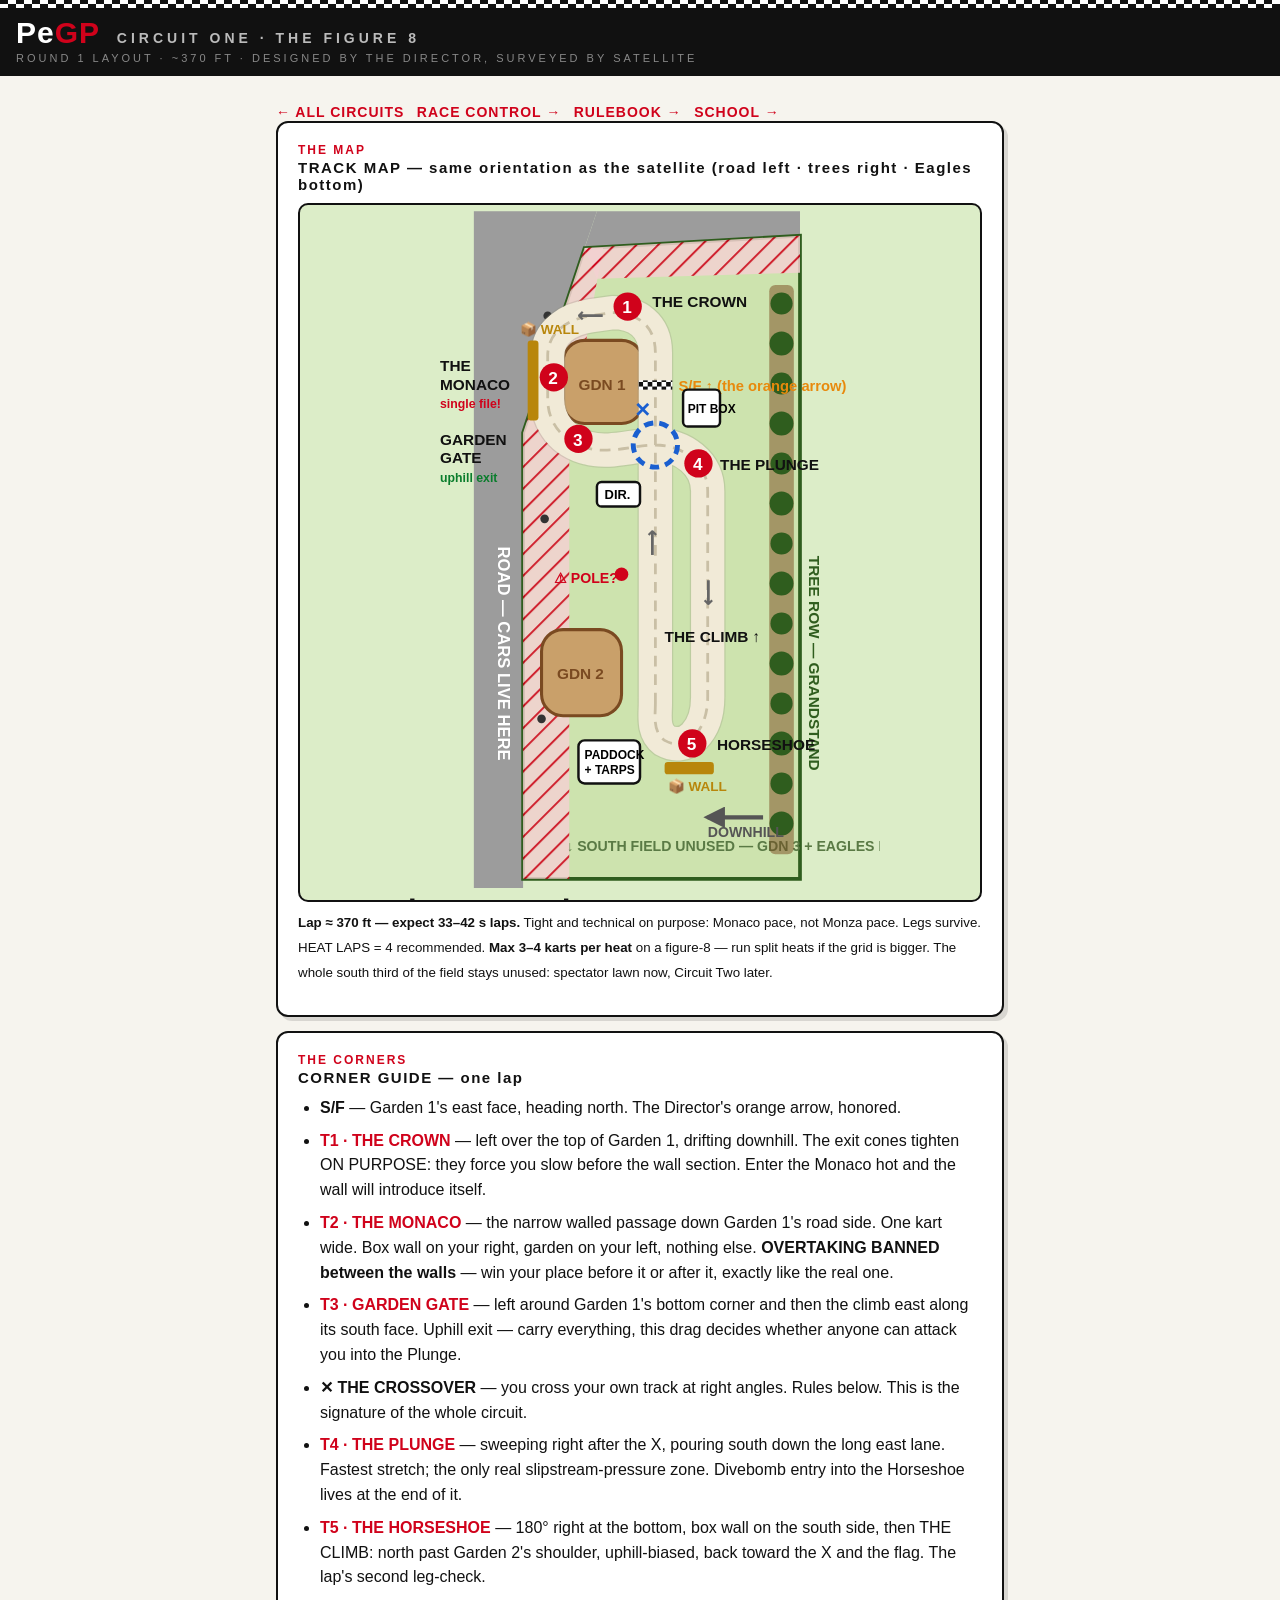
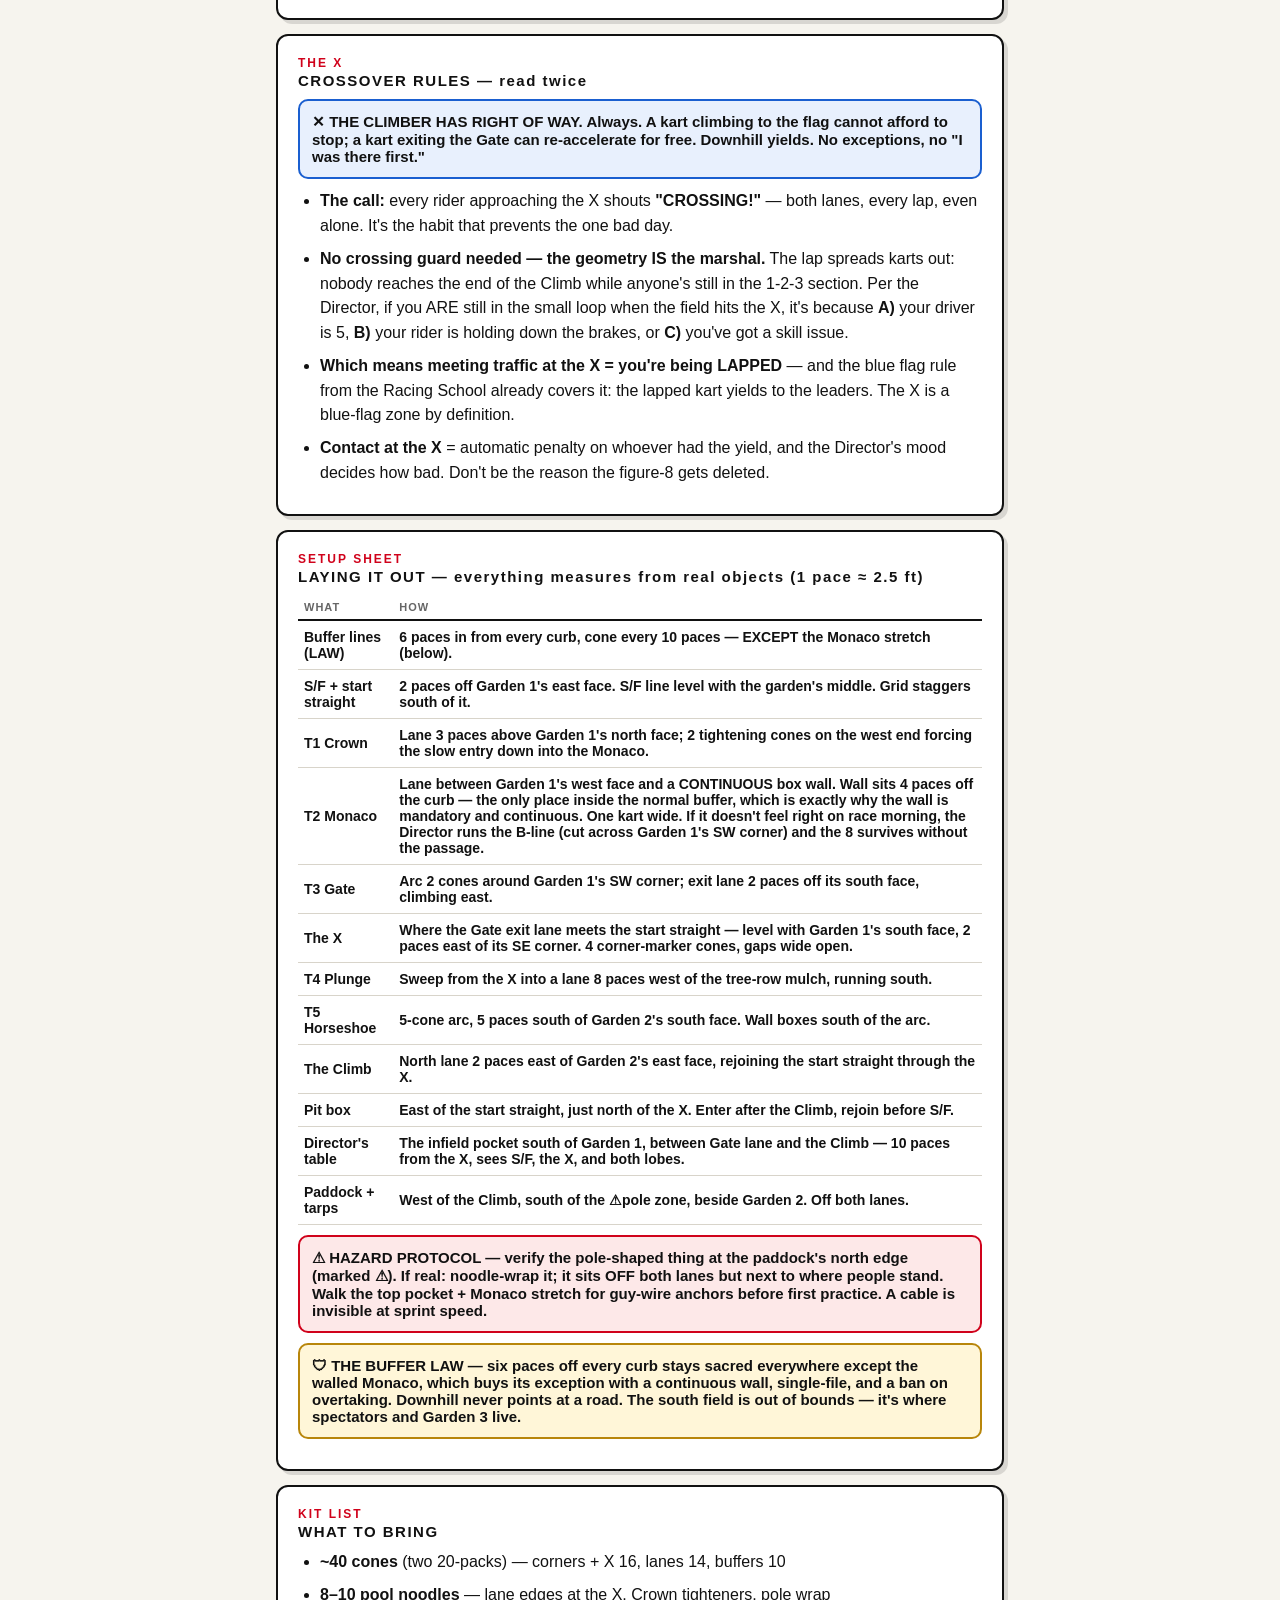
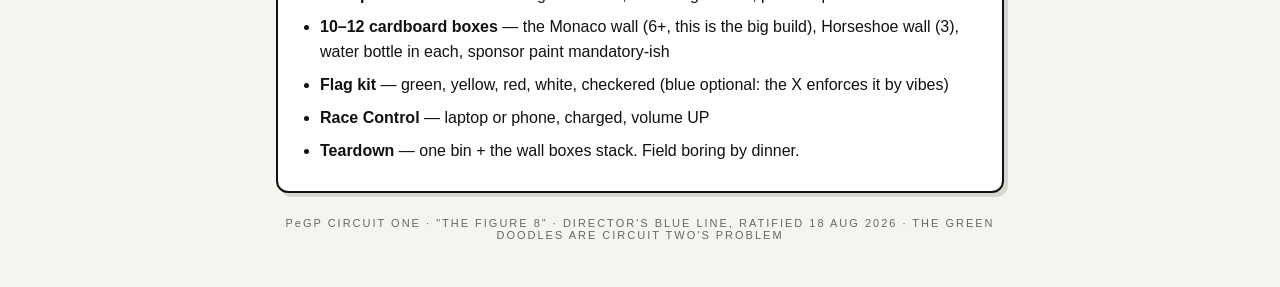
==== commit 0e6942f0: "Circuits library + Grand Circuit resurrected as finale layout; X rules per Director (no crossing gua" ====
--- a/circuit1.html
+++ b/circuit1.html
@@ -37,7 +37,8 @@
 </header>
 
 <div class="rules">
-<a class="back" href="index.html">← RACE CONTROL</a>
+<a class="back" href="circuits.html">← ALL CIRCUITS</a>
+<a class="back" href="index.html">RACE CONTROL →</a>
 <a class="back" href="rules.html">RULEBOOK →</a>
 <a class="back" href="racecraft.html">SCHOOL →</a>
 
@@ -165,9 +166,6 @@
       <text x="63" y="163" font-size="5">HORSESHOE</text>
       <text x="46" y="128" font-size="5" fill="#111">THE CLIMB ↑</text>
     </g>
-
-    <!-- crossing guard -->
-    <text x="47" y="59" font-size="4.4" font-weight="900" fill="#b8860b">🚩 CROSSING GUARD</text>
 
     <!-- direction arrows -->
     <g fill="#666" font-size="6" font-weight="900">
@@ -225,14 +223,16 @@
   <ul>
     <li><b>The call:</b> every rider approaching the X shouts <b>"CROSSING!"</b> — both lanes, every
     lap, even alone. It's the habit that prevents the one bad day.</li>
-    <li><b>The Crossing Guard:</b> a marshal stands at the X with the yellow flag. Arm up = someone's
-    coming through, yielding lane holds. This is the most important job on the circuit and it
-    rotates like flag duty.</li>
+    <li><b>No crossing guard needed — the geometry IS the marshal.</b> The lap spreads karts out:
+    nobody reaches the end of the Climb while anyone's still in the 1-2-3 section. Per the Director,
+    if you ARE still in the small loop when the field hits the X, it's because
+    <b>A)</b> your driver is 5, <b>B)</b> your rider is holding down the brakes, or
+    <b>C)</b> you've got a skill issue.</li>
+    <li><b>Which means meeting traffic at the X = you're being LAPPED</b> — and the blue flag rule
+    from the Racing School already covers it: the lapped kart yields to the leaders. The X is a
+    blue-flag zone by definition.</li>
     <li><b>Contact at the X</b> = automatic penalty on whoever had the yield, and the Director's
     mood decides how bad. Don't be the reason the figure-8 gets deleted.</li>
-    <li><b>Why it's placed there:</b> both lanes arrive slow-ish — the Gate exit is post-hairpin,
-    the climb is post-hill — and sight lines are open on both approaches. It's a handshake, not
-    an ambush.</li>
   </ul>
 </div>
 
@@ -271,7 +271,7 @@
     <li><b>~40 cones</b> (two 20-packs) — corners + X 16, lanes 14, buffers 10</li>
     <li><b>8–10 pool noodles</b> — lane edges at the X, Crown tighteners, pole wrap</li>
     <li><b>10–12 cardboard boxes</b> — the Monaco wall (6+, this is the big build), Horseshoe wall (3), water bottle in each, sponsor paint mandatory-ish</li>
-    <li><b>Flag kit</b> — green, yellow ×2 (Crossing Guard carries one always), red, white, checkered</li>
+    <li><b>Flag kit</b> — green, yellow, red, white, checkered (blue optional: the X enforces it by vibes)</li>
     <li><b>Race Control</b> — laptop or phone, charged, volume UP</li>
     <li><b>Teardown</b> — one bin + the wall boxes stack. Field boring by dinner.</li>
   </ul>
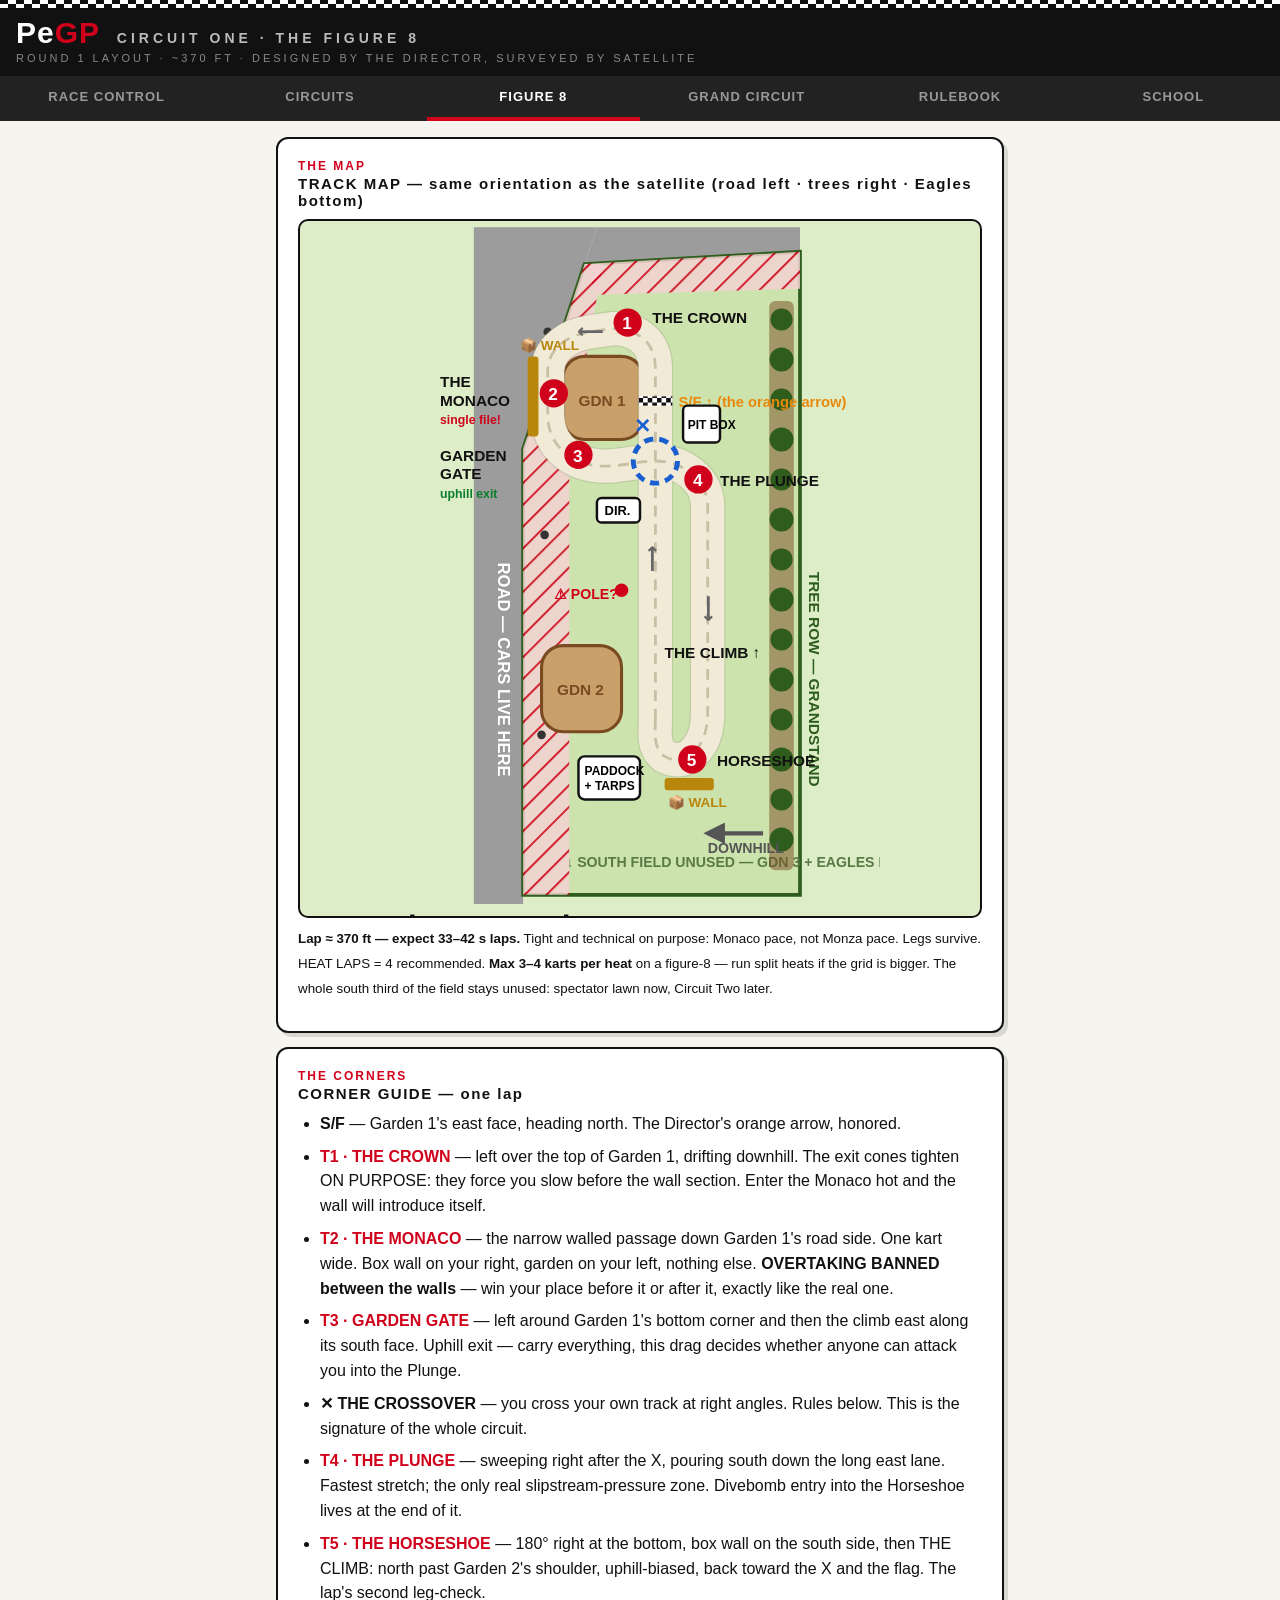
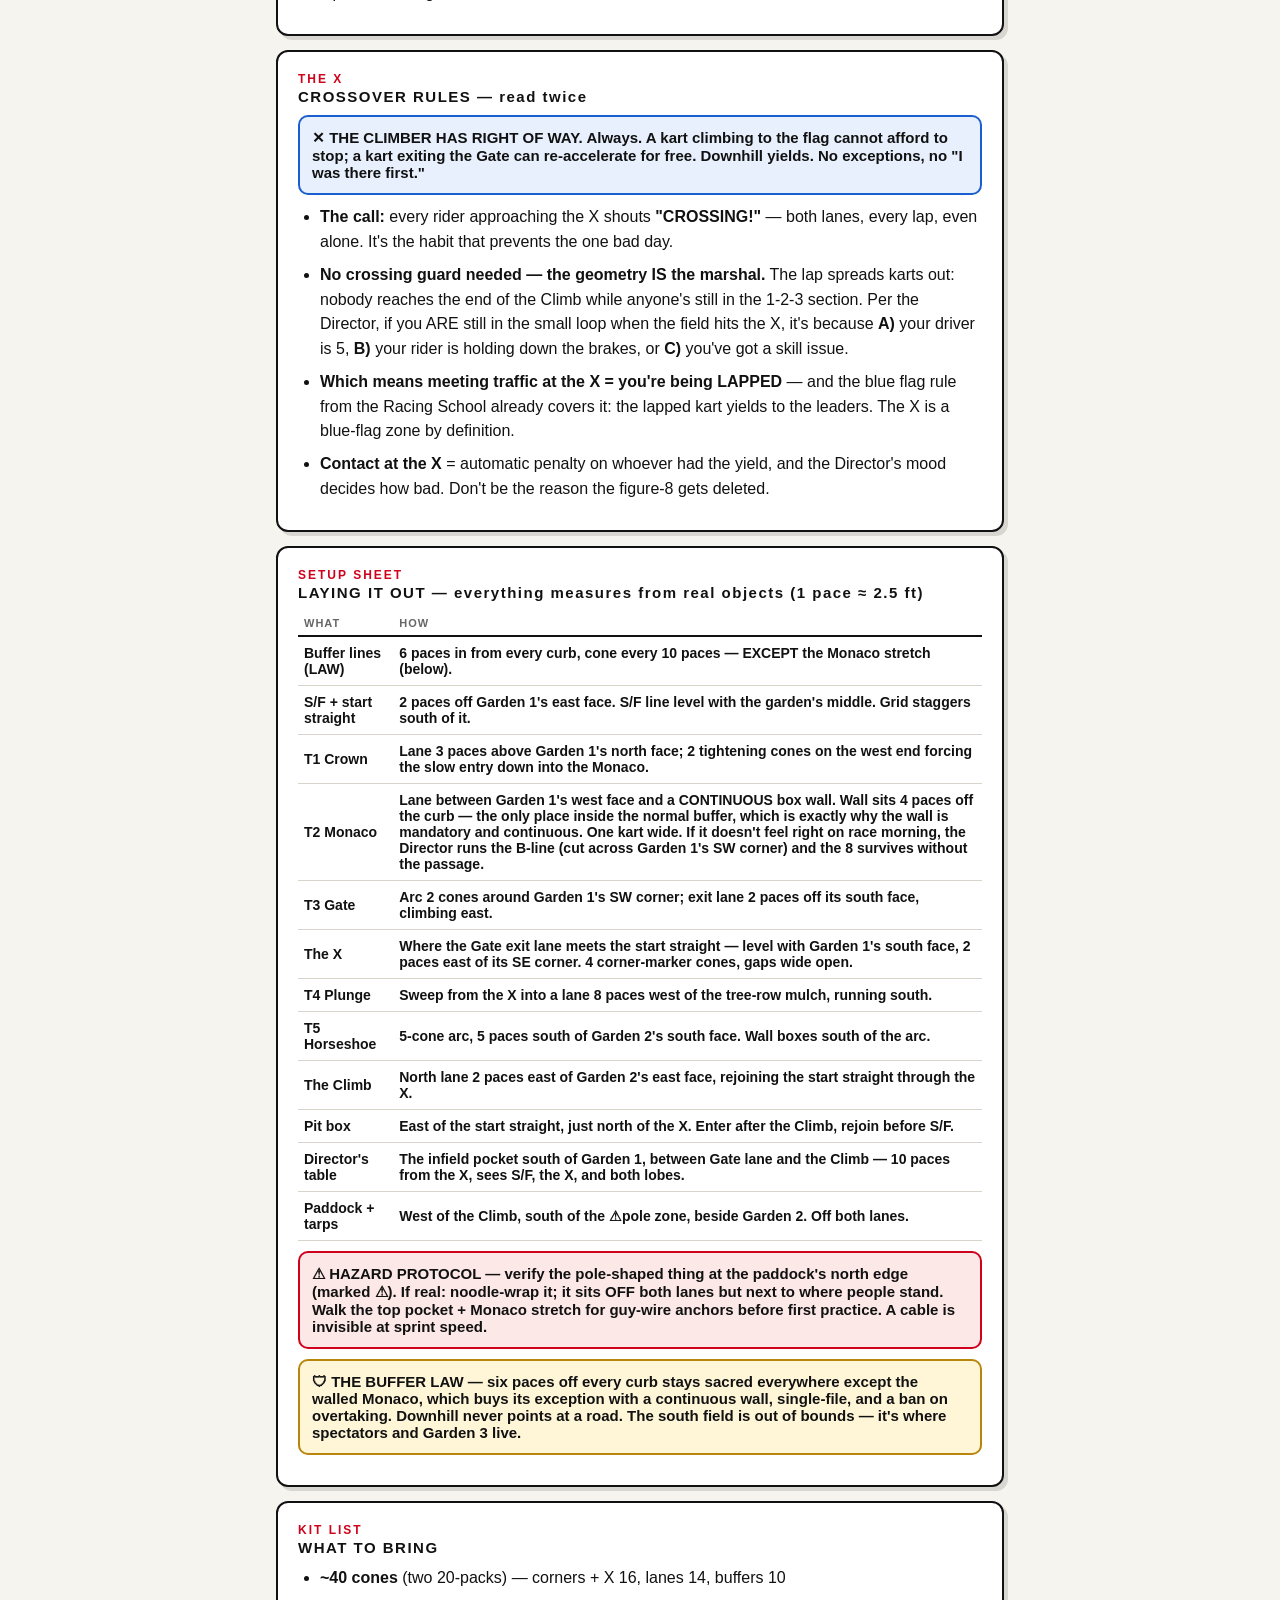
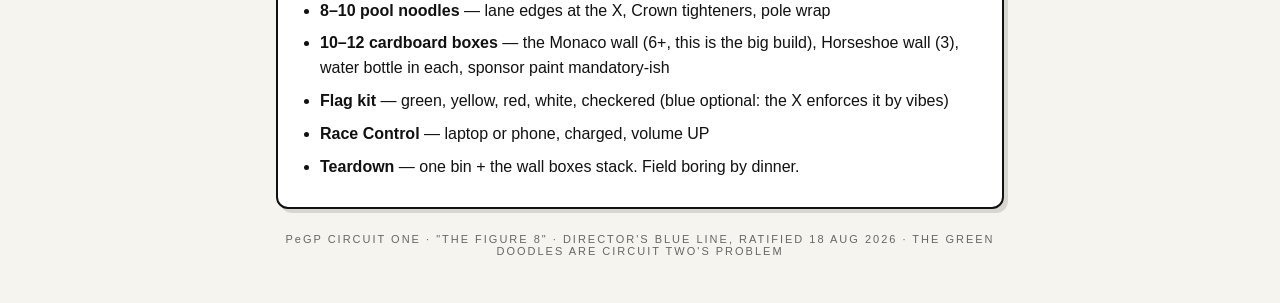
==== commit f3875618: "Unified site nav on every page — any page reachable from any page Co-Authored-By: Claude Fable 5 <no" ====
--- a/circuit1.html
+++ b/circuit1.html
@@ -36,11 +36,16 @@
   </div>
 </header>
 
+<nav class="sitenav">
+  <a href="index.html">RACE CONTROL</a>
+  <a href="circuits.html">CIRCUITS</a>
+  <a href="circuit1.html" class="on">FIGURE 8</a>
+  <a href="circuit2.html">GRAND CIRCUIT</a>
+  <a href="rules.html">RULEBOOK</a>
+  <a href="racecraft.html">SCHOOL</a>
+</nav>
+
 <div class="rules">
-<a class="back" href="circuits.html">← ALL CIRCUITS</a>
-<a class="back" href="index.html">RACE CONTROL →</a>
-<a class="back" href="rules.html">RULEBOOK →</a>
-<a class="back" href="racecraft.html">SCHOOL →</a>
 
 <div class="panel">
   <div class="art">THE MAP</div>
--- a/style.css
+++ b/style.css
@@ -190,3 +190,12 @@
   .giant { font-size: 26px; padding: 26px 10px; }
   .addteam { grid-template-columns: 1fr; }
 }
+
+/* ── site-wide nav (every page) ── */
+.sitenav { display: flex; background: #222; overflow-x: auto; }
+.sitenav a {
+  flex: 1; padding: 13px 10px; font-size: 13px; font-weight: 900; letter-spacing: 1px;
+  color: #999; text-decoration: none; white-space: nowrap; text-align: center;
+  border-bottom: 4px solid transparent;
+}
+.sitenav a.on { color: #fff; border-bottom-color: var(--red); }
